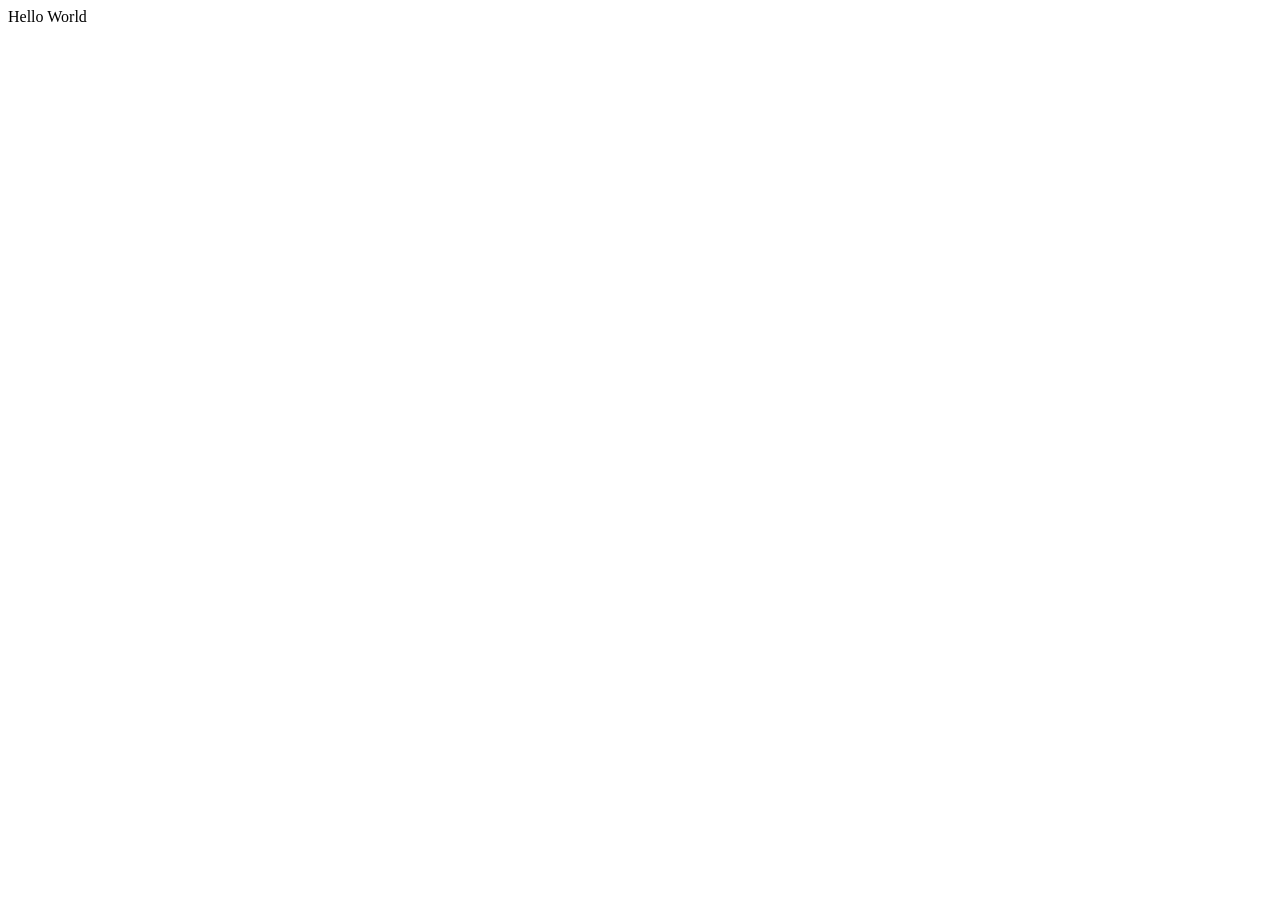
==== index.html @ 7580207c "Create index.html" ====
<!DOCTYPE html>
<html lang="en">

<head>
    <meta charset="UTF-8">
    <meta name="viewport" content="width=device-width, initial-scale=1.0">
    <title>Document</title>
</head>

<body>
    Hello World
</body>

</html>
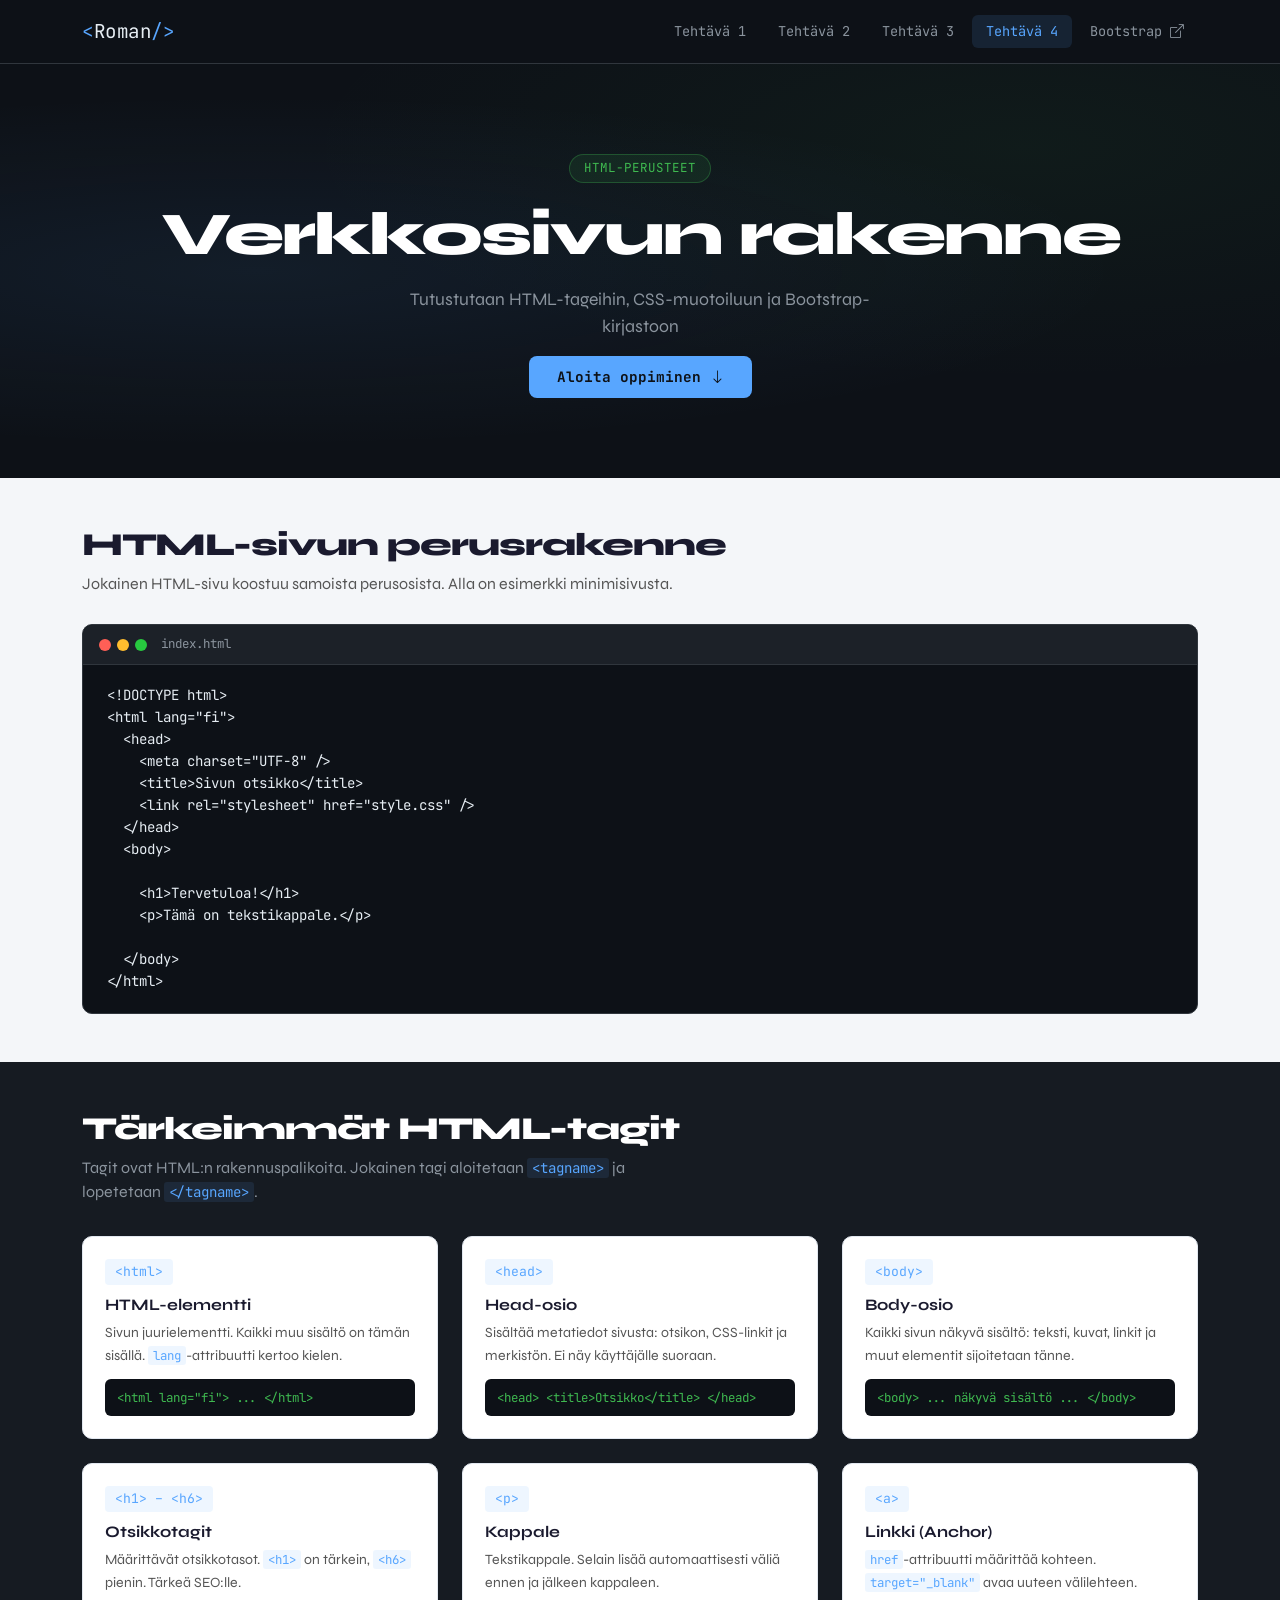
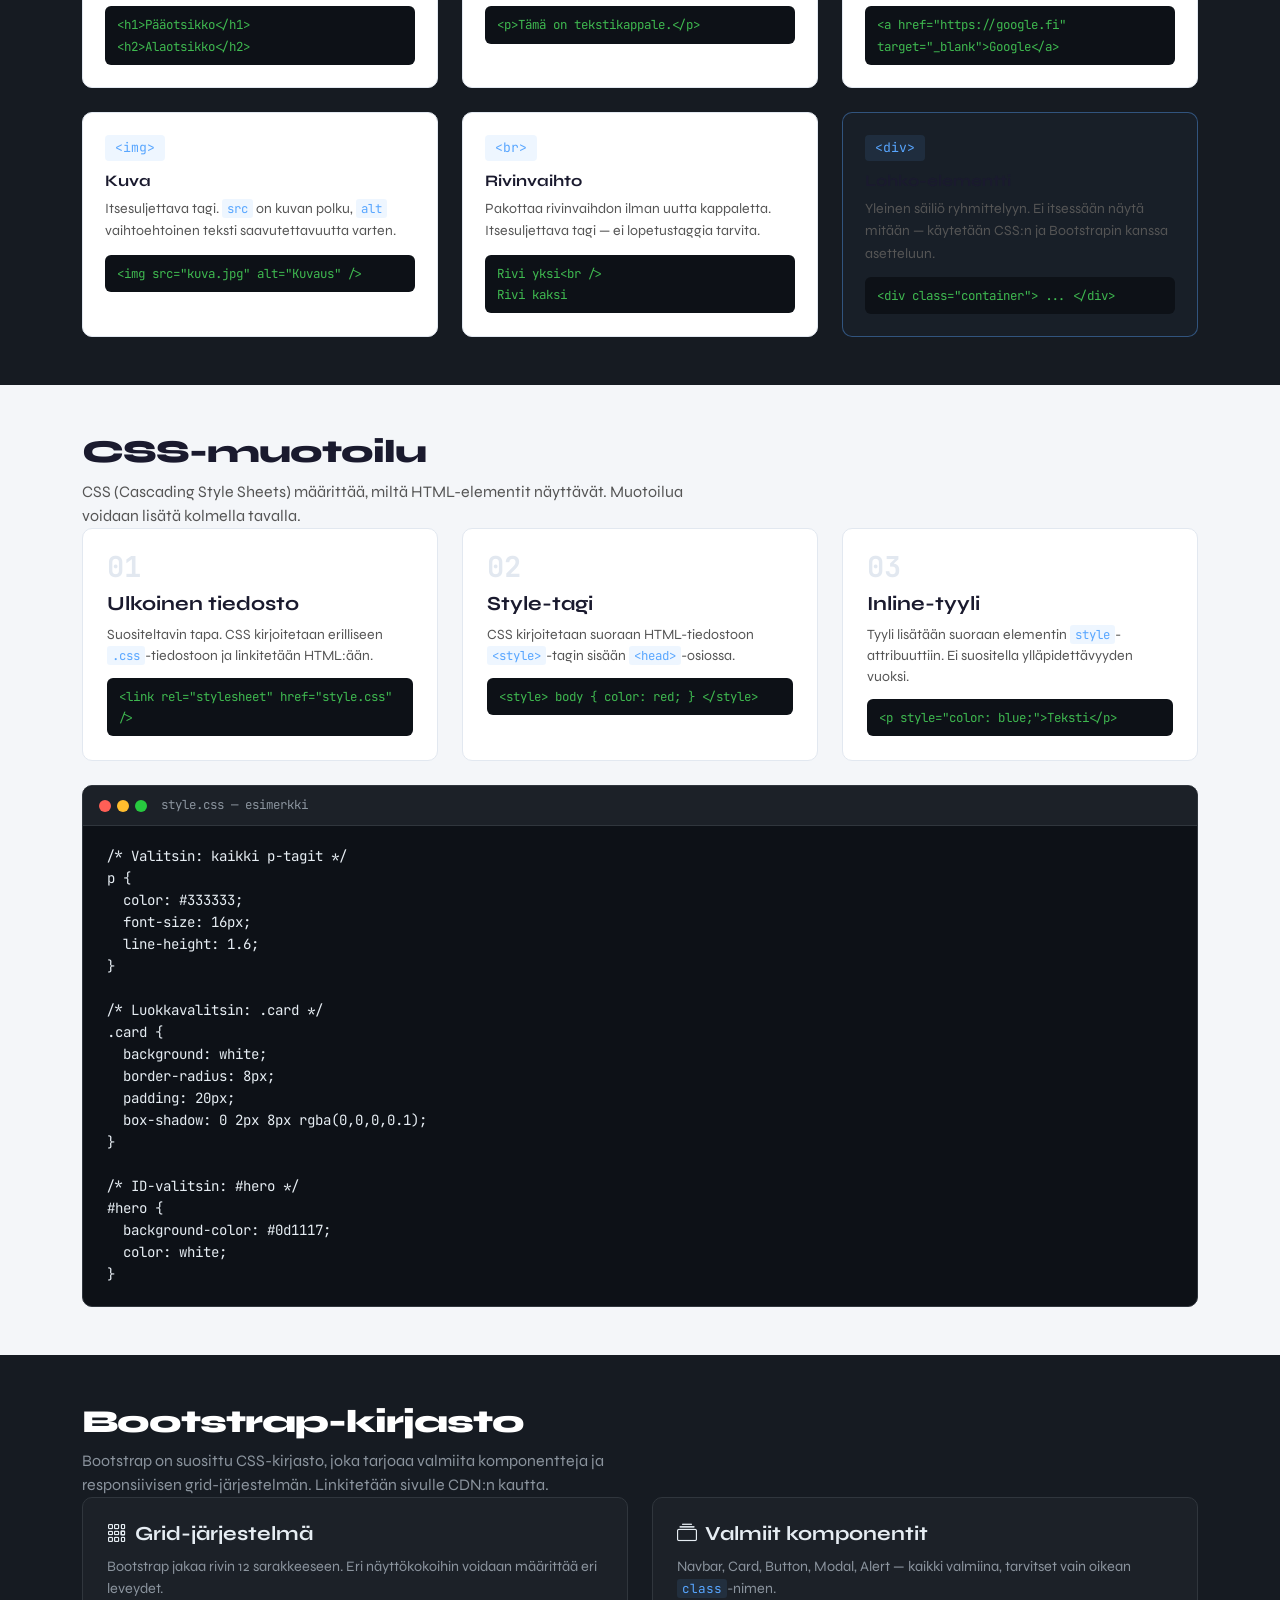
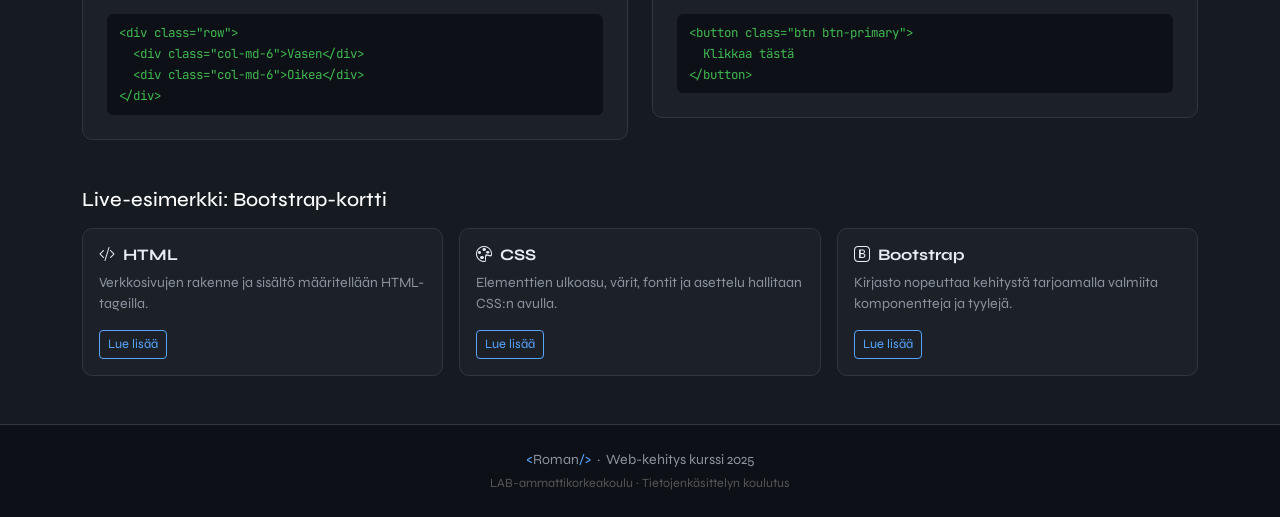
==== commit 3851333b: "upd2" ====
--- a/index.html
+++ b/index.html
@@ -1,14 +1,378 @@
 <!DOCTYPE html>
-<html lang="en">
+<html lang="fi">
 
 <head>
-    <meta charset="UTF-8">
-    <meta name="viewport" content="width=device-width, initial-scale=1.0">
-    <title>Document</title>
+    <meta charset="UTF-8" />
+    <meta name="viewport" content="width=device-width, initial-scale=1.0" />
+    <title>HTML-perusteet | Web-kehitys kurssi</title>
+
+    <!-- Bootstrap CSS -->
+    <link href="https://cdn.jsdelivr.net/npm/bootstrap@5.3.3/dist/css/bootstrap.min.css" rel="stylesheet" />
+    <!-- Bootstrap Icons -->
+    <link href="https://cdn.jsdelivr.net/npm/bootstrap-icons@1.11.3/font/bootstrap-icons.css" rel="stylesheet" />
+    <!-- Google Fonts -->
+    <link
+        href="https://fonts.googleapis.com/css2?family=JetBrains+Mono:wght@400;700&family=Syne:wght@400;700;800&display=swap"
+        rel="stylesheet" />
+    <!-- Custom CSS -->
+    <link rel="stylesheet" href="style.css" />
 </head>
 
 <body>
-    Hello World
+
+    <!-- ===================== NAVBAR ===================== -->
+    <nav class="navbar navbar-expand-lg sticky-top" id="mainNav">
+        <div class="container">
+            <a class="navbar-brand" href="#">
+                <span class="brand-tag">&lt;</span>Roman<span class="brand-tag">/&gt;</span>
+            </a>
+            <button class="navbar-toggler" type="button" data-bs-toggle="collapse" data-bs-target="#navMenu">
+                <span class="navbar-toggler-icon"></span>
+            </button>
+            <div class="collapse navbar-collapse" id="navMenu">
+                <ul class="navbar-nav ms-auto gap-1">
+                    <li class="nav-item">
+                        <a class="nav-link" href="https://your-username.github.io/task-1" target="_blank">
+                            Tehtävä 1
+                        </a>
+                    </li>
+                    <li class="nav-item">
+                        <a class="nav-link" href="https://your-username.github.io/task-2" target="_blank">
+                            Tehtävä 2
+                        </a>
+                    </li>
+                    <li class="nav-item">
+                        <a class="nav-link" href="https://your-username.github.io/task-3" target="_blank">
+                            Tehtävä 3
+                        </a>
+                    </li>
+                    <li class="nav-item">
+                        <a class="nav-link active" href="#">Tehtävä 4</a>
+                    </li>
+                    <li class="nav-item">
+                        <a class="nav-link" href="https://getbootstrap.com" target="_blank">
+                            Bootstrap <i class="bi bi-box-arrow-up-right"></i>
+                        </a>
+                    </li>
+                </ul>
+            </div>
+        </div>
+    </nav>
+
+    <!-- ===================== HERO ===================== -->
+    <header class="hero-section">
+        <div class="container text-center">
+            <div class="hero-badge mb-3">HTML-perusteet</div>
+            <h1 class="hero-title">Verkkosivun rakenne</h1>
+            <p class="hero-sub">
+                Tutustutaan HTML-tageihin, CSS-muotoiluun ja Bootstrap-kirjastoon
+            </p>
+            <a href="#tags" class="btn btn-hero mt-3">
+                Aloita oppiminen <i class="bi bi-arrow-down"></i>
+            </a>
+        </div>
+    </header>
+
+    <!-- ===================== HTML STRUCTURE ===================== -->
+    <section class="section-light py-5" id="structure">
+        <div class="container">
+            <h2 class="section-title">HTML-sivun perusrakenne</h2>
+            <p class="section-sub">
+                Jokainen HTML-sivu koostuu samoista perusosista. Alla on esimerkki minimisivusta.
+            </p>
+            <div class="code-block">
+                <div class="code-header">
+                    <span class="dot red"></span><span class="dot yellow"></span><span class="dot green"></span>
+                    <span class="code-filename">index.html</span>
+                </div>
+                <pre><code>&lt;!DOCTYPE html&gt;
+&lt;html lang="fi"&gt;
+  &lt;head&gt;
+    &lt;meta charset="UTF-8" /&gt;
+    &lt;title&gt;Sivun otsikko&lt;/title&gt;
+    &lt;link rel="stylesheet" href="style.css" /&gt;
+  &lt;/head&gt;
+  &lt;body&gt;
+
+    &lt;h1&gt;Tervetuloa!&lt;/h1&gt;
+    &lt;p&gt;Tämä on tekstikappale.&lt;/p&gt;
+
+  &lt;/body&gt;
+&lt;/html&gt;</code></pre>
+            </div>
+        </div>
+    </section>
+
+    <!-- ===================== TAGS ===================== -->
+    <section class="section-dark py-5" id="tags">
+        <div class="container">
+            <h2 class="section-title light">Tärkeimmät HTML-tagit</h2>
+            <p class="section-sub light">
+                Tagit ovat HTML:n rakennuspalikoita. Jokainen tagi aloitetaan
+                <code>&lt;tagname&gt;</code> ja lopetetaan <code>&lt;/tagname&gt;</code>.
+            </p>
+
+            <div class="row g-4 mt-2">
+
+                <!-- HTML -->
+                <div class="col-md-6 col-lg-4">
+                    <div class="tag-card">
+                        <div class="tag-label">&lt;html&gt;</div>
+                        <h5 class="tag-name">HTML-elementti</h5>
+                        <p>Sivun juurielementti. Kaikki muu sisältö on tämän sisällä. <code>lang</code>-attribuutti
+                            kertoo kielen.</p>
+                        <div class="tag-example">&lt;html lang="fi"&gt; ... &lt;/html&gt;</div>
+                    </div>
+                </div>
+
+                <!-- HEAD -->
+                <div class="col-md-6 col-lg-4">
+                    <div class="tag-card">
+                        <div class="tag-label">&lt;head&gt;</div>
+                        <h5 class="tag-name">Head-osio</h5>
+                        <p>Sisältää metatiedot sivusta: otsikon, CSS-linkit ja merkistön. Ei näy käyttäjälle suoraan.
+                        </p>
+                        <div class="tag-example">&lt;head&gt; &lt;title&gt;Otsikko&lt;/title&gt; &lt;/head&gt;</div>
+                    </div>
+                </div>
+
+                <!-- BODY -->
+                <div class="col-md-6 col-lg-4">
+                    <div class="tag-card">
+                        <div class="tag-label">&lt;body&gt;</div>
+                        <h5 class="tag-name">Body-osio</h5>
+                        <p>Kaikki sivun näkyvä sisältö: teksti, kuvat, linkit ja muut elementit sijoitetaan tänne.</p>
+                        <div class="tag-example">&lt;body&gt; ... näkyvä sisältö ... &lt;/body&gt;</div>
+                    </div>
+                </div>
+
+                <!-- H1 -->
+                <div class="col-md-6 col-lg-4">
+                    <div class="tag-card">
+                        <div class="tag-label">&lt;h1&gt; – &lt;h6&gt;</div>
+                        <h5 class="tag-name">Otsikkotagit</h5>
+                        <p>Määrittävät otsikkotasot. <code>&lt;h1&gt;</code> on tärkein, <code>&lt;h6&gt;</code> pienin.
+                            Tärkeä SEO:lle.</p>
+                        <div class="tag-example">&lt;h1&gt;Pääotsikko&lt;/h1&gt;<br>&lt;h2&gt;Alaotsikko&lt;/h2&gt;
+                        </div>
+                    </div>
+                </div>
+
+                <!-- P -->
+                <div class="col-md-6 col-lg-4">
+                    <div class="tag-card">
+                        <div class="tag-label">&lt;p&gt;</div>
+                        <h5 class="tag-name">Kappale</h5>
+                        <p>Tekstikappale. Selain lisää automaattisesti väliä ennen ja jälkeen kappaleen.</p>
+                        <div class="tag-example">&lt;p&gt;Tämä on tekstikappale.&lt;/p&gt;</div>
+                    </div>
+                </div>
+
+                <!-- A -->
+                <div class="col-md-6 col-lg-4">
+                    <div class="tag-card">
+                        <div class="tag-label">&lt;a&gt;</div>
+                        <h5 class="tag-name">Linkki (Anchor)</h5>
+                        <p><code>href</code>-attribuutti määrittää kohteen. <code>target="_blank"</code> avaa uuteen
+                            välilehteen.</p>
+                        <div class="tag-example">&lt;a href="https://google.fi" target="_blank"&gt;Google&lt;/a&gt;
+                        </div>
+                    </div>
+                </div>
+
+                <!-- IMG -->
+                <div class="col-md-6 col-lg-4">
+                    <div class="tag-card">
+                        <div class="tag-label">&lt;img&gt;</div>
+                        <h5 class="tag-name">Kuva</h5>
+                        <p>Itsesuljettava tagi. <code>src</code> on kuvan polku, <code>alt</code> vaihtoehtoinen teksti
+                            saavutettavuutta varten.</p>
+                        <div class="tag-example">&lt;img src="kuva.jpg" alt="Kuvaus" /&gt;</div>
+                    </div>
+                </div>
+
+                <!-- BR -->
+                <div class="col-md-6 col-lg-4">
+                    <div class="tag-card">
+                        <div class="tag-label">&lt;br&gt;</div>
+                        <h5 class="tag-name">Rivinvaihto</h5>
+                        <p>Pakottaa rivinvaihdon ilman uutta kappaletta. Itsesuljettava tagi — ei lopetustaggia tarvita.
+                        </p>
+                        <div class="tag-example">Rivi yksi&lt;br /&gt;<br>Rivi kaksi</div>
+                    </div>
+                </div>
+
+                <!-- EXTRA: DIV -->
+                <div class="col-md-6 col-lg-4">
+                    <div class="tag-card highlight-card">
+                        <div class="tag-label">&lt;div&gt;</div>
+                        <h5 class="tag-name">Lohko-elementti</h5>
+                        <p>Yleinen säiliö ryhmittelyyn. Ei itsessään näytä mitään — käytetään CSS:n ja Bootstrapin
+                            kanssa asetteluun.</p>
+                        <div class="tag-example">&lt;div class="container"&gt; ... &lt;/div&gt;</div>
+                    </div>
+                </div>
+
+            </div>
+        </div>
+    </section>
+
+    <!-- ===================== CSS ===================== -->
+    <section class="section-light py-5" id="css">
+        <div class="container">
+            <h2 class="section-title">CSS-muotoilu</h2>
+            <p class="section-sub">
+                CSS (Cascading Style Sheets) määrittää, miltä HTML-elementit näyttävät.
+                Muotoilua voidaan lisätä kolmella tavalla.
+            </p>
+
+            <div class="row g-4">
+                <div class="col-md-4">
+                    <div class="css-method-card">
+                        <div class="method-number">01</div>
+                        <h5>Ulkoinen tiedosto</h5>
+                        <p>Suositeltavin tapa. CSS kirjoitetaan erilliseen <code>.css</code>-tiedostoon ja linkitetään
+                            HTML:ään.</p>
+                        <div class="tag-example">&lt;link rel="stylesheet" href="style.css" /&gt;</div>
+                    </div>
+                </div>
+                <div class="col-md-4">
+                    <div class="css-method-card">
+                        <div class="method-number">02</div>
+                        <h5>Style-tagi</h5>
+                        <p>CSS kirjoitetaan suoraan HTML-tiedostoon <code>&lt;style&gt;</code>-tagin sisään
+                            <code>&lt;head&gt;</code>-osiossa.</p>
+                        <div class="tag-example">&lt;style&gt; body { color: red; } &lt;/style&gt;</div>
+                    </div>
+                </div>
+                <div class="col-md-4">
+                    <div class="css-method-card">
+                        <div class="method-number">03</div>
+                        <h5>Inline-tyyli</h5>
+                        <p>Tyyli lisätään suoraan elementin <code>style</code>-attribuuttiin. Ei suositella
+                            ylläpidettävyyden vuoksi.</p>
+                        <div class="tag-example">&lt;p style="color: blue;"&gt;Teksti&lt;/p&gt;</div>
+                    </div>
+                </div>
+            </div>
+
+            <!-- CSS Example -->
+            <div class="code-block mt-4">
+                <div class="code-header">
+                    <span class="dot red"></span><span class="dot yellow"></span><span class="dot green"></span>
+                    <span class="code-filename">style.css — esimerkki</span>
+                </div>
+                <pre><code>/* Valitsin: kaikki p-tagit */
+p {
+  color: #333333;
+  font-size: 16px;
+  line-height: 1.6;
+}
+
+/* Luokkavalitsin: .card */
+.card {
+  background: white;
+  border-radius: 8px;
+  padding: 20px;
+  box-shadow: 0 2px 8px rgba(0,0,0,0.1);
+}
+
+/* ID-valitsin: #hero */
+#hero {
+  background-color: #0d1117;
+  color: white;
+}</code></pre>
+            </div>
+        </div>
+    </section>
+
+    <!-- ===================== BOOTSTRAP ===================== -->
+    <section class="section-dark py-5" id="bootstrap">
+        <div class="container">
+            <h2 class="section-title light">Bootstrap-kirjasto</h2>
+            <p class="section-sub light">
+                Bootstrap on suosittu CSS-kirjasto, joka tarjoaa valmiita komponentteja ja
+                responsiivisen grid-järjestelmän. Linkitetään sivulle CDN:n kautta.
+            </p>
+
+            <div class="row g-4 align-items-start">
+                <div class="col-lg-6">
+                    <div class="bootstrap-info-card">
+                        <h5><i class="bi bi-grid-3x3-gap me-2"></i>Grid-järjestelmä</h5>
+                        <p>Bootstrap jakaa rivin 12 sarakkeeseen. Eri näyttökokoihin voidaan määrittää eri leveydet.</p>
+                        <div class="tag-example">
+                            &lt;div class="row"&gt;<br>
+                            &nbsp;&nbsp;&lt;div class="col-md-6"&gt;Vasen&lt;/div&gt;<br>
+                            &nbsp;&nbsp;&lt;div class="col-md-6"&gt;Oikea&lt;/div&gt;<br>
+                            &lt;/div&gt;
+                        </div>
+                    </div>
+                </div>
+                <div class="col-lg-6">
+                    <div class="bootstrap-info-card">
+                        <h5><i class="bi bi-collection me-2"></i>Valmiit komponentit</h5>
+                        <p>Navbar, Card, Button, Modal, Alert — kaikki valmiina, tarvitset vain oikean
+                            <code>class</code>-nimen.</p>
+                        <div class="tag-example">
+                            &lt;button class="btn btn-primary"&gt;<br>
+                            &nbsp;&nbsp;Klikkaa tästä<br>
+                            &lt;/button&gt;
+                        </div>
+                    </div>
+                </div>
+            </div>
+
+            <!-- Live Bootstrap demo -->
+            <div class="mt-5">
+                <h5 class="text-white mb-3">Live-esimerkki: Bootstrap-kortti</h5>
+                <div class="row justify-content-center g-3">
+                    <div class="col-sm-6 col-lg-4">
+                        <div class="card demo-card h-100">
+                            <div class="card-body">
+                                <h5 class="card-title"><i class="bi bi-code-slash me-2"></i>HTML</h5>
+                                <p class="card-text">Verkkosivujen rakenne ja sisältö määritellään HTML-tageilla.</p>
+                                <a href="#tags" class="btn btn-sm btn-outline-primary">Lue lisää</a>
+                            </div>
+                        </div>
+                    </div>
+                    <div class="col-sm-6 col-lg-4">
+                        <div class="card demo-card h-100">
+                            <div class="card-body">
+                                <h5 class="card-title"><i class="bi bi-palette me-2"></i>CSS</h5>
+                                <p class="card-text">Elementtien ulkoasu, värit, fontit ja asettelu hallitaan CSS:n
+                                    avulla.</p>
+                                <a href="#css" class="btn btn-sm btn-outline-primary">Lue lisää</a>
+                            </div>
+                        </div>
+                    </div>
+                    <div class="col-sm-6 col-lg-4">
+                        <div class="card demo-card h-100">
+                            <div class="card-body">
+                                <h5 class="card-title"><i class="bi bi-bootstrap me-2"></i>Bootstrap</h5>
+                                <p class="card-text">Kirjasto nopeuttaa kehitystä tarjoamalla valmiita komponentteja ja
+                                    tyylejä.</p>
+                                <a href="#bootstrap" class="btn btn-sm btn-outline-primary">Lue lisää</a>
+                            </div>
+                        </div>
+                    </div>
+                </div>
+            </div>
+        </div>
+    </section>
+
+    <!-- ===================== FOOTER ===================== -->
+    <footer class="site-footer py-4">
+        <div class="container text-center">
+            <p class="mb-1">
+                <span class="brand-tag">&lt;</span>Roman<span class="brand-tag">/&gt;</span>
+                &nbsp;·&nbsp; Web-kehitys kurssi 2025
+            </p>
+            <p class="footer-sub">LAB-ammattikorkeakoulu · Tietojenkäsittelyn koulutus</p>
+        </div>
+    </footer>
+
+    <!-- Bootstrap JS -->
+    <script src="https://cdn.jsdelivr.net/npm/bootstrap@5.3.3/dist/js/bootstrap.bundle.min.js"></script>
 </body>
 
 </html>
--- a/style.css
+++ b/style.css
@@ -0,0 +1,390 @@
+/* ============================================
+   CUSTOM STYLES — HTML-perusteet oppimissivu
+   ============================================ */
+
+:root {
+    --bg-dark: #0d1117;
+    --bg-dark-2: #161b22;
+    --bg-light: #f4f6f9;
+    --accent: #58a6ff;
+    --accent-2: #3fb950;
+    --text-light: #e6edf3;
+    --text-muted: #8b949e;
+    --card-dark: #1c2128;
+    --border-dark: #30363d;
+    --font-mono: 'JetBrains Mono', monospace;
+    --font-display: 'Syne', sans-serif;
+}
+
+/* ---- BASE ---- */
+* {
+    box-sizing: border-box;
+}
+
+body {
+    font-family: var(--font-display);
+    background-color: var(--bg-light);
+    color: #1a1a2e;
+    scroll-behavior: smooth;
+}
+
+code {
+    font-family: var(--font-mono);
+    color: var(--accent);
+    background: rgba(88, 166, 255, 0.1);
+    padding: 1px 5px;
+    border-radius: 3px;
+    font-size: 0.88em;
+}
+
+/* ---- NAVBAR ---- */
+#mainNav {
+    background-color: var(--bg-dark);
+    border-bottom: 1px solid var(--border-dark);
+    padding: 12px 0;
+}
+
+.navbar-brand {
+    font-family: var(--font-mono);
+    font-size: 1.2rem;
+    color: var(--text-light) !important;
+    letter-spacing: -0.5px;
+}
+
+.brand-tag {
+    color: var(--accent);
+}
+
+#mainNav .nav-link {
+    font-family: var(--font-mono);
+    font-size: 0.85rem;
+    color: var(--text-muted) !important;
+    padding: 6px 14px;
+    border-radius: 6px;
+    transition: background 0.2s, color 0.2s;
+}
+
+#mainNav .nav-link:hover,
+#mainNav .nav-link.active {
+    background: rgba(88, 166, 255, 0.12);
+    color: var(--accent) !important;
+}
+
+/* ---- HERO ---- */
+.hero-section {
+    background-color: var(--bg-dark);
+    background-image:
+        radial-gradient(ellipse at 20% 50%, rgba(88, 166, 255, 0.08) 0%, transparent 60%),
+        radial-gradient(ellipse at 80% 20%, rgba(63, 185, 80, 0.06) 0%, transparent 50%);
+    padding: 90px 0 80px;
+    color: var(--text-light);
+}
+
+.hero-badge {
+    display: inline-block;
+    font-family: var(--font-mono);
+    font-size: 0.78rem;
+    color: var(--accent-2);
+    background: rgba(63, 185, 80, 0.1);
+    border: 1px solid rgba(63, 185, 80, 0.3);
+    padding: 4px 14px;
+    border-radius: 20px;
+    letter-spacing: 1px;
+    text-transform: uppercase;
+}
+
+.hero-title {
+    font-size: clamp(2.2rem, 5vw, 3.8rem);
+    font-weight: 800;
+    letter-spacing: -2px;
+    color: #ffffff;
+    margin-bottom: 16px;
+}
+
+.hero-sub {
+    font-size: 1.1rem;
+    color: var(--text-muted);
+    max-width: 520px;
+    margin: 0 auto;
+}
+
+.btn-hero {
+    background: var(--accent);
+    color: var(--bg-dark);
+    font-family: var(--font-mono);
+    font-size: 0.9rem;
+    font-weight: 700;
+    border: none;
+    padding: 10px 28px;
+    border-radius: 8px;
+    transition: opacity 0.2s, transform 0.2s;
+}
+
+.btn-hero:hover {
+    opacity: 0.85;
+    transform: translateY(-2px);
+    color: var(--bg-dark);
+}
+
+/* ---- SECTIONS ---- */
+.section-light {
+    background-color: var(--bg-light);
+}
+
+.section-dark {
+    background-color: var(--bg-dark-2);
+}
+
+.section-title {
+    font-size: 2rem;
+    font-weight: 800;
+    letter-spacing: -1px;
+    color: #1a1a2e;
+    margin-bottom: 8px;
+}
+
+.section-title.light {
+    color: #ffffff;
+}
+
+.section-sub {
+    color: #555;
+    font-size: 1rem;
+    max-width: 620px;
+    margin-bottom: 0;
+}
+
+.section-sub.light {
+    color: var(--text-muted);
+}
+
+/* ---- CODE BLOCK ---- */
+.code-block {
+    background: var(--bg-dark);
+    border: 1px solid var(--border-dark);
+    border-radius: 10px;
+    overflow: hidden;
+    margin-top: 28px;
+}
+
+.code-header {
+    display: flex;
+    align-items: center;
+    gap: 6px;
+    background: var(--card-dark);
+    padding: 10px 16px;
+    border-bottom: 1px solid var(--border-dark);
+}
+
+.dot {
+    width: 12px;
+    height: 12px;
+    border-radius: 50%;
+}
+
+.dot.red {
+    background: #ff5f56;
+}
+
+.dot.yellow {
+    background: #ffbd2e;
+}
+
+.dot.green {
+    background: #27c93f;
+}
+
+.code-filename {
+    font-family: var(--font-mono);
+    font-size: 0.78rem;
+    color: var(--text-muted);
+    margin-left: 8px;
+}
+
+.code-block pre {
+    margin: 0;
+    padding: 20px 24px;
+    overflow-x: auto;
+}
+
+.code-block code {
+    font-family: var(--font-mono);
+    font-size: 0.88rem;
+    color: #e6edf3;
+    background: transparent;
+    padding: 0;
+}
+
+/* ---- TAG CARDS ---- */
+.tag-card {
+    background: #ffffff;
+    border: 1px solid #e2e8f0;
+    border-radius: 10px;
+    padding: 22px;
+    height: 100%;
+    transition: transform 0.2s, box-shadow 0.2s;
+    position: relative;
+}
+
+.tag-card:hover {
+    transform: translateY(-4px);
+    box-shadow: 0 12px 32px rgba(0, 0, 0, 0.08);
+}
+
+.highlight-card {
+    border-color: rgba(88, 166, 255, 0.4);
+    background: rgba(88, 166, 255, 0.03);
+}
+
+.tag-label {
+    font-family: var(--font-mono);
+    font-size: 0.82rem;
+    color: var(--accent);
+    background: rgba(88, 166, 255, 0.1);
+    display: inline-block;
+    padding: 3px 10px;
+    border-radius: 4px;
+    margin-bottom: 10px;
+}
+
+.tag-name {
+    font-weight: 700;
+    font-size: 1rem;
+    margin-bottom: 8px;
+    color: #1a1a2e;
+}
+
+.tag-card p {
+    font-size: 0.88rem;
+    color: #555;
+    line-height: 1.6;
+    margin-bottom: 12px;
+}
+
+.tag-example {
+    font-family: var(--font-mono);
+    font-size: 0.78rem;
+    color: var(--accent-2);
+    background: var(--bg-dark);
+    padding: 8px 12px;
+    border-radius: 6px;
+    line-height: 1.7;
+}
+
+/* ---- CSS METHOD CARDS ---- */
+.css-method-card {
+    background: white;
+    border: 1px solid #e2e8f0;
+    border-radius: 10px;
+    padding: 24px;
+    height: 100%;
+    transition: box-shadow 0.2s;
+}
+
+.css-method-card:hover {
+    box-shadow: 0 8px 24px rgba(0, 0, 0, 0.07);
+}
+
+.method-number {
+    font-family: var(--font-mono);
+    font-size: 1.8rem;
+    font-weight: 700;
+    color: #e2e8f0;
+    line-height: 1;
+    margin-bottom: 10px;
+}
+
+.css-method-card h5 {
+    font-weight: 700;
+    margin-bottom: 8px;
+    color: #1a1a2e;
+}
+
+.css-method-card p {
+    font-size: 0.88rem;
+    color: #555;
+    margin-bottom: 12px;
+}
+
+/* ---- BOOTSTRAP INFO CARD ---- */
+.bootstrap-info-card {
+    background: var(--card-dark);
+    border: 1px solid var(--border-dark);
+    border-radius: 10px;
+    padding: 24px;
+    height: 100%;
+}
+
+.bootstrap-info-card h5 {
+    color: var(--text-light);
+    font-weight: 700;
+    margin-bottom: 10px;
+}
+
+.bootstrap-info-card p {
+    color: var(--text-muted);
+    font-size: 0.9rem;
+    margin-bottom: 14px;
+}
+
+/* ---- DEMO CARDS (Bootstrap override) ---- */
+.demo-card {
+    border: 1px solid var(--border-dark) !important;
+    background: var(--card-dark) !important;
+    border-radius: 10px !important;
+}
+
+.demo-card .card-title {
+    color: var(--text-light);
+    font-weight: 700;
+    font-size: 1rem;
+}
+
+.demo-card .card-text {
+    color: var(--text-muted);
+    font-size: 0.88rem;
+}
+
+.demo-card .btn-outline-primary {
+    border-color: var(--accent);
+    color: var(--accent);
+    font-size: 0.8rem;
+}
+
+.demo-card .btn-outline-primary:hover {
+    background: var(--accent);
+    color: var(--bg-dark);
+}
+
+/* ---- FOOTER ---- */
+.site-footer {
+    background-color: var(--bg-dark);
+    border-top: 1px solid var(--border-dark);
+    color: var(--text-muted);
+    font-size: 0.88rem;
+}
+
+.footer-sub {
+    font-size: 0.78rem;
+    color: #555;
+    margin-bottom: 0;
+}
+
+/* ---- RESPONSIVE TWEAKS ---- */
+@media (max-width: 768px) {
+    .hero-section {
+        padding: 60px 0;
+    }
+
+    .hero-title {
+        letter-spacing: -1px;
+    }
+
+    .section-title {
+        font-size: 1.6rem;
+    }
+
+    .code-block pre {
+        padding: 14px 16px;
+    }
+}
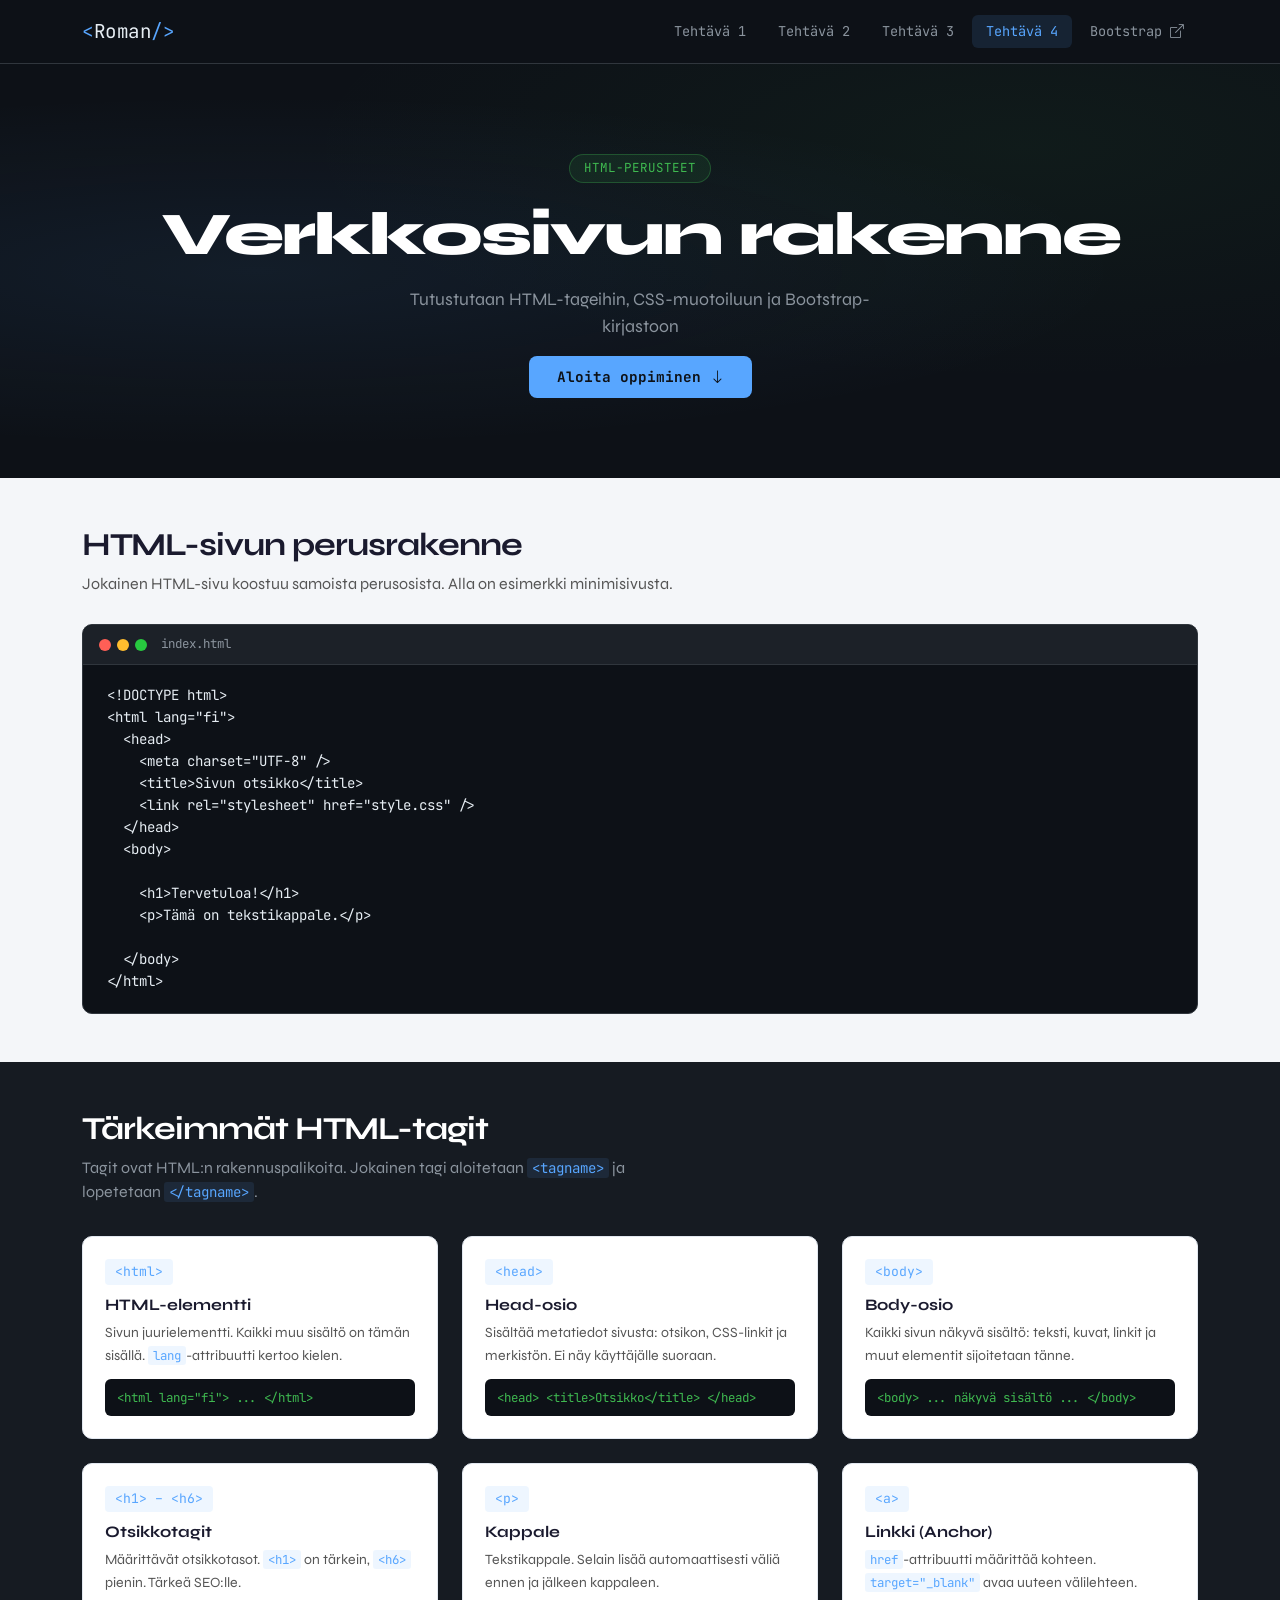
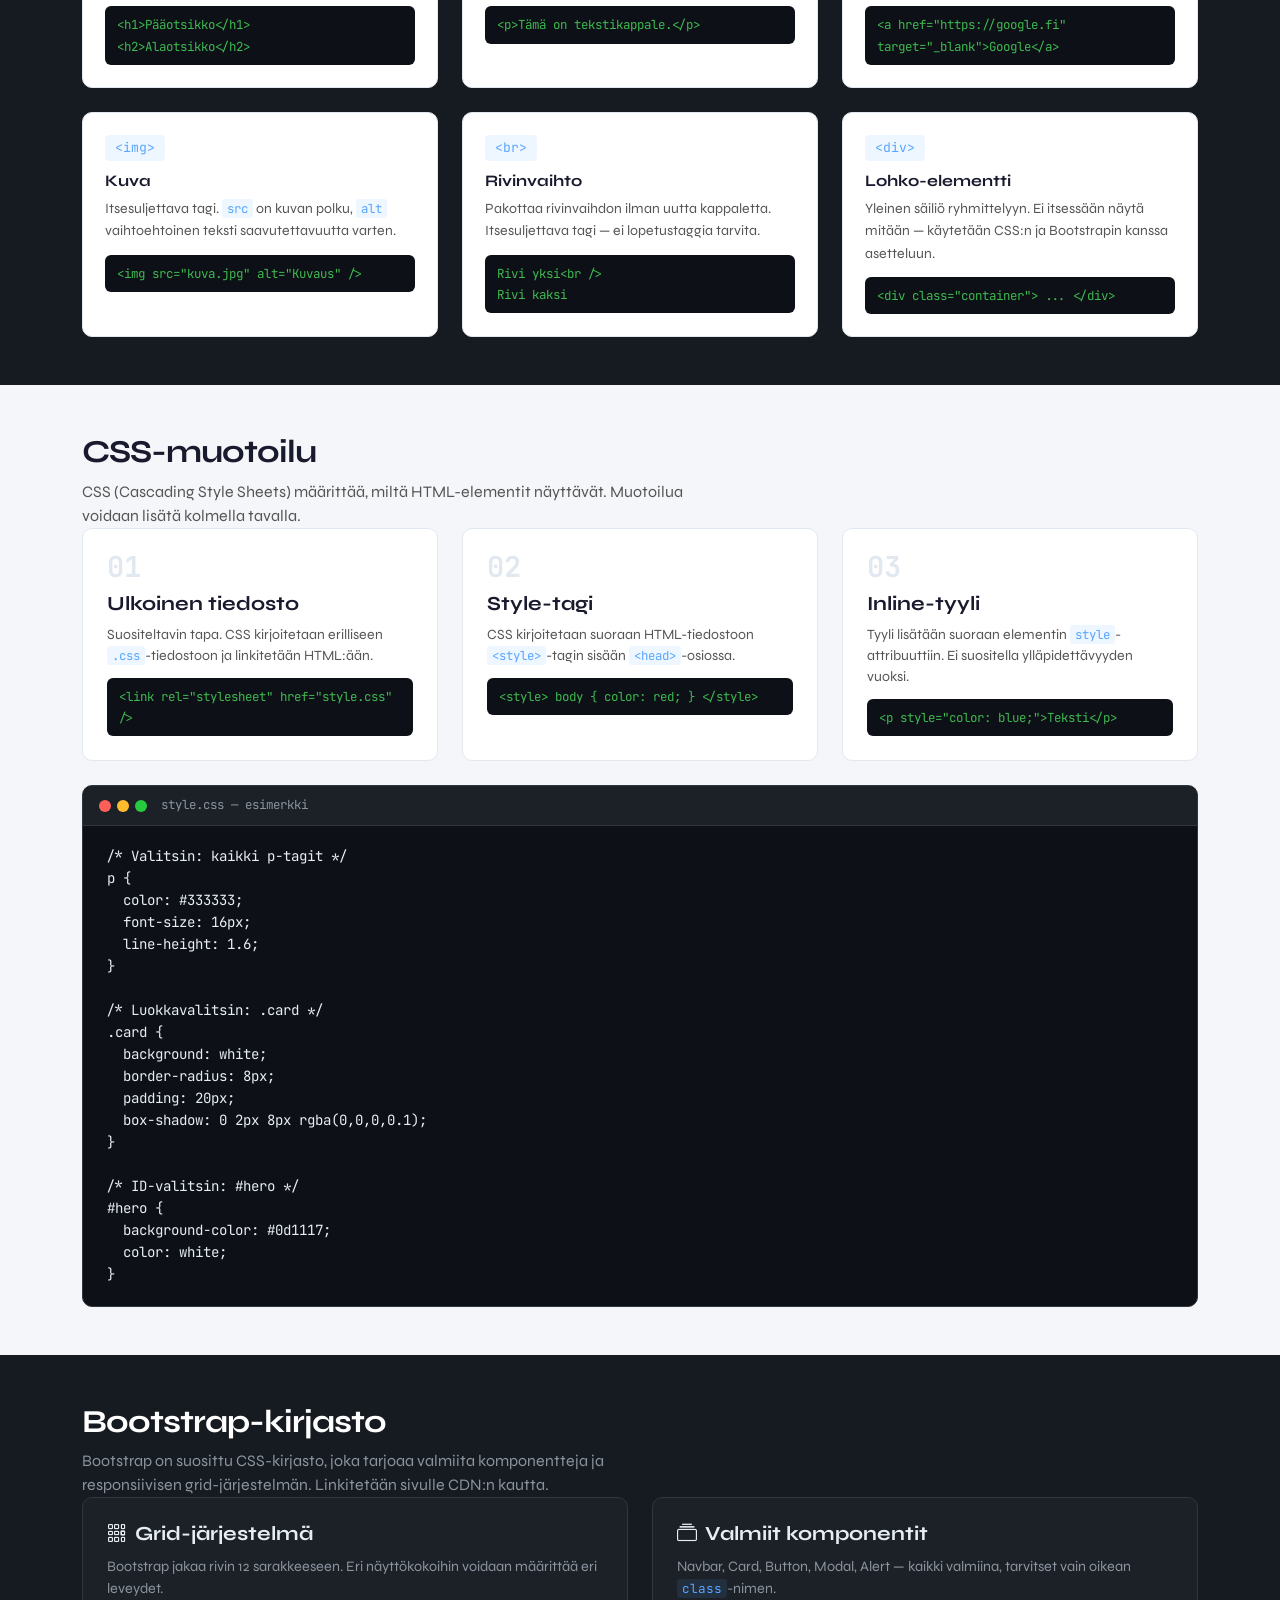
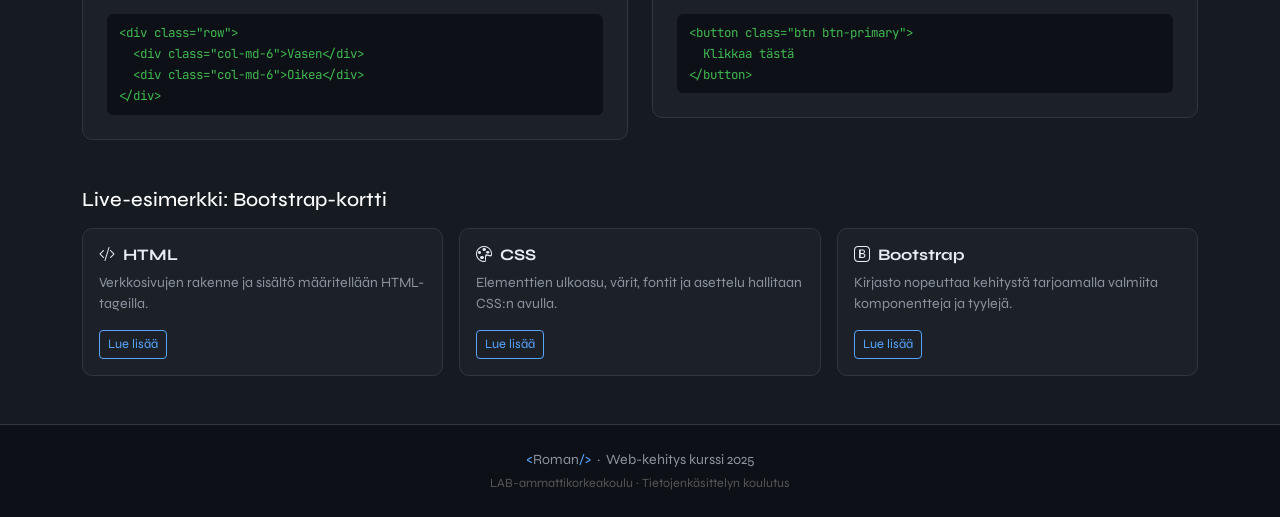
==== commit 8616a7c2: "upd3" ====
--- a/index.html
+++ b/index.html
@@ -5,22 +5,16 @@
     <meta charset="UTF-8" />
     <meta name="viewport" content="width=device-width, initial-scale=1.0" />
     <title>HTML-perusteet | Web-kehitys kurssi</title>
-
-    <!-- Bootstrap CSS -->
     <link href="https://cdn.jsdelivr.net/npm/bootstrap@5.3.3/dist/css/bootstrap.min.css" rel="stylesheet" />
-    <!-- Bootstrap Icons -->
     <link href="https://cdn.jsdelivr.net/npm/bootstrap-icons@1.11.3/font/bootstrap-icons.css" rel="stylesheet" />
-    <!-- Google Fonts -->
     <link
         href="https://fonts.googleapis.com/css2?family=JetBrains+Mono:wght@400;700&family=Syne:wght@400;700;800&display=swap"
         rel="stylesheet" />
-    <!-- Custom CSS -->
     <link rel="stylesheet" href="style.css" />
 </head>
 
 <body>
 
-    <!-- ===================== NAVBAR ===================== -->
     <nav class="navbar navbar-expand-lg sticky-top" id="mainNav">
         <div class="container">
             <a class="navbar-brand" href="#">
@@ -59,7 +53,6 @@
         </div>
     </nav>
 
-    <!-- ===================== HERO ===================== -->
     <header class="hero-section">
         <div class="container text-center">
             <div class="hero-badge mb-3">HTML-perusteet</div>
@@ -73,7 +66,6 @@
         </div>
     </header>
 
-    <!-- ===================== HTML STRUCTURE ===================== -->
     <section class="section-light py-5" id="structure">
         <div class="container">
             <h2 class="section-title">HTML-sivun perusrakenne</h2>
@@ -103,7 +95,6 @@
         </div>
     </section>
 
-    <!-- ===================== TAGS ===================== -->
     <section class="section-dark py-5" id="tags">
         <div class="container">
             <h2 class="section-title light">Tärkeimmät HTML-tagit</h2>
@@ -114,7 +105,6 @@
 
             <div class="row g-4 mt-2">
 
-                <!-- HTML -->
                 <div class="col-md-6 col-lg-4">
                     <div class="tag-card">
                         <div class="tag-label">&lt;html&gt;</div>
@@ -125,7 +115,6 @@
                     </div>
                 </div>
 
-                <!-- HEAD -->
                 <div class="col-md-6 col-lg-4">
                     <div class="tag-card">
                         <div class="tag-label">&lt;head&gt;</div>
@@ -136,7 +125,6 @@
                     </div>
                 </div>
 
-                <!-- BODY -->
                 <div class="col-md-6 col-lg-4">
                     <div class="tag-card">
                         <div class="tag-label">&lt;body&gt;</div>
@@ -146,7 +134,6 @@
                     </div>
                 </div>
 
-                <!-- H1 -->
                 <div class="col-md-6 col-lg-4">
                     <div class="tag-card">
                         <div class="tag-label">&lt;h1&gt; – &lt;h6&gt;</div>
@@ -158,7 +145,6 @@
                     </div>
                 </div>
 
-                <!-- P -->
                 <div class="col-md-6 col-lg-4">
                     <div class="tag-card">
                         <div class="tag-label">&lt;p&gt;</div>
@@ -168,7 +154,6 @@
                     </div>
                 </div>
 
-                <!-- A -->
                 <div class="col-md-6 col-lg-4">
                     <div class="tag-card">
                         <div class="tag-label">&lt;a&gt;</div>
@@ -180,7 +165,6 @@
                     </div>
                 </div>
 
-                <!-- IMG -->
                 <div class="col-md-6 col-lg-4">
                     <div class="tag-card">
                         <div class="tag-label">&lt;img&gt;</div>
@@ -191,7 +175,6 @@
                     </div>
                 </div>
 
-                <!-- BR -->
                 <div class="col-md-6 col-lg-4">
                     <div class="tag-card">
                         <div class="tag-label">&lt;br&gt;</div>
@@ -202,9 +185,8 @@
                     </div>
                 </div>
 
-                <!-- EXTRA: DIV -->
-                <div class="col-md-6 col-lg-4">
-                    <div class="tag-card highlight-card">
+                <div class="col-md-6 col-lg-4">
+                    <div class="tag-card">
                         <div class="tag-label">&lt;div&gt;</div>
                         <h5 class="tag-name">Lohko-elementti</h5>
                         <p>Yleinen säiliö ryhmittelyyn. Ei itsessään näytä mitään — käytetään CSS:n ja Bootstrapin
@@ -217,7 +199,6 @@
         </div>
     </section>
 
-    <!-- ===================== CSS ===================== -->
     <section class="section-light py-5" id="css">
         <div class="container">
             <h2 class="section-title">CSS-muotoilu</h2>
@@ -241,7 +222,8 @@
                         <div class="method-number">02</div>
                         <h5>Style-tagi</h5>
                         <p>CSS kirjoitetaan suoraan HTML-tiedostoon <code>&lt;style&gt;</code>-tagin sisään
-                            <code>&lt;head&gt;</code>-osiossa.</p>
+                            <code>&lt;head&gt;</code>-osiossa.
+                        </p>
                         <div class="tag-example">&lt;style&gt; body { color: red; } &lt;/style&gt;</div>
                     </div>
                 </div>
@@ -256,7 +238,6 @@
                 </div>
             </div>
 
-            <!-- CSS Example -->
             <div class="code-block mt-4">
                 <div class="code-header">
                     <span class="dot red"></span><span class="dot yellow"></span><span class="dot green"></span>
@@ -286,7 +267,6 @@
         </div>
     </section>
 
-    <!-- ===================== BOOTSTRAP ===================== -->
     <section class="section-dark py-5" id="bootstrap">
         <div class="container">
             <h2 class="section-title light">Bootstrap-kirjasto</h2>
@@ -312,7 +292,8 @@
                     <div class="bootstrap-info-card">
                         <h5><i class="bi bi-collection me-2"></i>Valmiit komponentit</h5>
                         <p>Navbar, Card, Button, Modal, Alert — kaikki valmiina, tarvitset vain oikean
-                            <code>class</code>-nimen.</p>
+                            <code>class</code>-nimen.
+                        </p>
                         <div class="tag-example">
                             &lt;button class="btn btn-primary"&gt;<br>
                             &nbsp;&nbsp;Klikkaa tästä<br>
@@ -322,7 +303,6 @@
                 </div>
             </div>
 
-            <!-- Live Bootstrap demo -->
             <div class="mt-5">
                 <h5 class="text-white mb-3">Live-esimerkki: Bootstrap-kortti</h5>
                 <div class="row justify-content-center g-3">
@@ -360,7 +340,6 @@
         </div>
     </section>
 
-    <!-- ===================== FOOTER ===================== -->
     <footer class="site-footer py-4">
         <div class="container text-center">
             <p class="mb-1">
@@ -371,8 +350,7 @@
         </div>
     </footer>
 
-    <!-- Bootstrap JS -->
     <script src="https://cdn.jsdelivr.net/npm/bootstrap@5.3.3/dist/js/bootstrap.bundle.min.js"></script>
 </body>
 
-</html>+</html>
--- a/style.css
+++ b/style.css
@@ -1,7 +1,3 @@
-/* ============================================
-   CUSTOM STYLES — HTML-perusteet oppimissivu
-   ============================================ */
-
 :root {
     --bg-dark: #0d1117;
     --bg-dark-2: #161b22;
@@ -16,7 +12,6 @@
     --font-display: 'Syne', sans-serif;
 }
 
-/* ---- BASE ---- */
 * {
     box-sizing: border-box;
 }
@@ -37,7 +32,6 @@
     font-size: 0.88em;
 }
 
-/* ---- NAVBAR ---- */
 #mainNav {
     background-color: var(--bg-dark);
     border-bottom: 1px solid var(--border-dark);
@@ -70,7 +64,6 @@
     color: var(--accent) !important;
 }
 
-/* ---- HERO ---- */
 .hero-section {
     background-color: var(--bg-dark);
     background-image:
@@ -126,7 +119,6 @@
     color: var(--bg-dark);
 }
 
-/* ---- SECTIONS ---- */
 .section-light {
     background-color: var(--bg-light);
 }
@@ -137,7 +129,7 @@
 
 .section-title {
     font-size: 2rem;
-    font-weight: 800;
+    font-weight: 700;
     letter-spacing: -1px;
     color: #1a1a2e;
     margin-bottom: 8px;
@@ -158,7 +150,6 @@
     color: var(--text-muted);
 }
 
-/* ---- CODE BLOCK ---- */
 .code-block {
     background: var(--bg-dark);
     border: 1px solid var(--border-dark);
@@ -215,7 +206,6 @@
     padding: 0;
 }
 
-/* ---- TAG CARDS ---- */
 .tag-card {
     background: #ffffff;
     border: 1px solid #e2e8f0;
@@ -271,7 +261,6 @@
     line-height: 1.7;
 }
 
-/* ---- CSS METHOD CARDS ---- */
 .css-method-card {
     background: white;
     border: 1px solid #e2e8f0;
@@ -306,7 +295,6 @@
     margin-bottom: 12px;
 }
 
-/* ---- BOOTSTRAP INFO CARD ---- */
 .bootstrap-info-card {
     background: var(--card-dark);
     border: 1px solid var(--border-dark);
@@ -327,7 +315,6 @@
     margin-bottom: 14px;
 }
 
-/* ---- DEMO CARDS (Bootstrap override) ---- */
 .demo-card {
     border: 1px solid var(--border-dark) !important;
     background: var(--card-dark) !important;
@@ -356,7 +343,6 @@
     color: var(--bg-dark);
 }
 
-/* ---- FOOTER ---- */
 .site-footer {
     background-color: var(--bg-dark);
     border-top: 1px solid var(--border-dark);
@@ -370,7 +356,6 @@
     margin-bottom: 0;
 }
 
-/* ---- RESPONSIVE TWEAKS ---- */
 @media (max-width: 768px) {
     .hero-section {
         padding: 60px 0;
@@ -387,4 +372,4 @@
     .code-block pre {
         padding: 14px 16px;
     }
-}+}
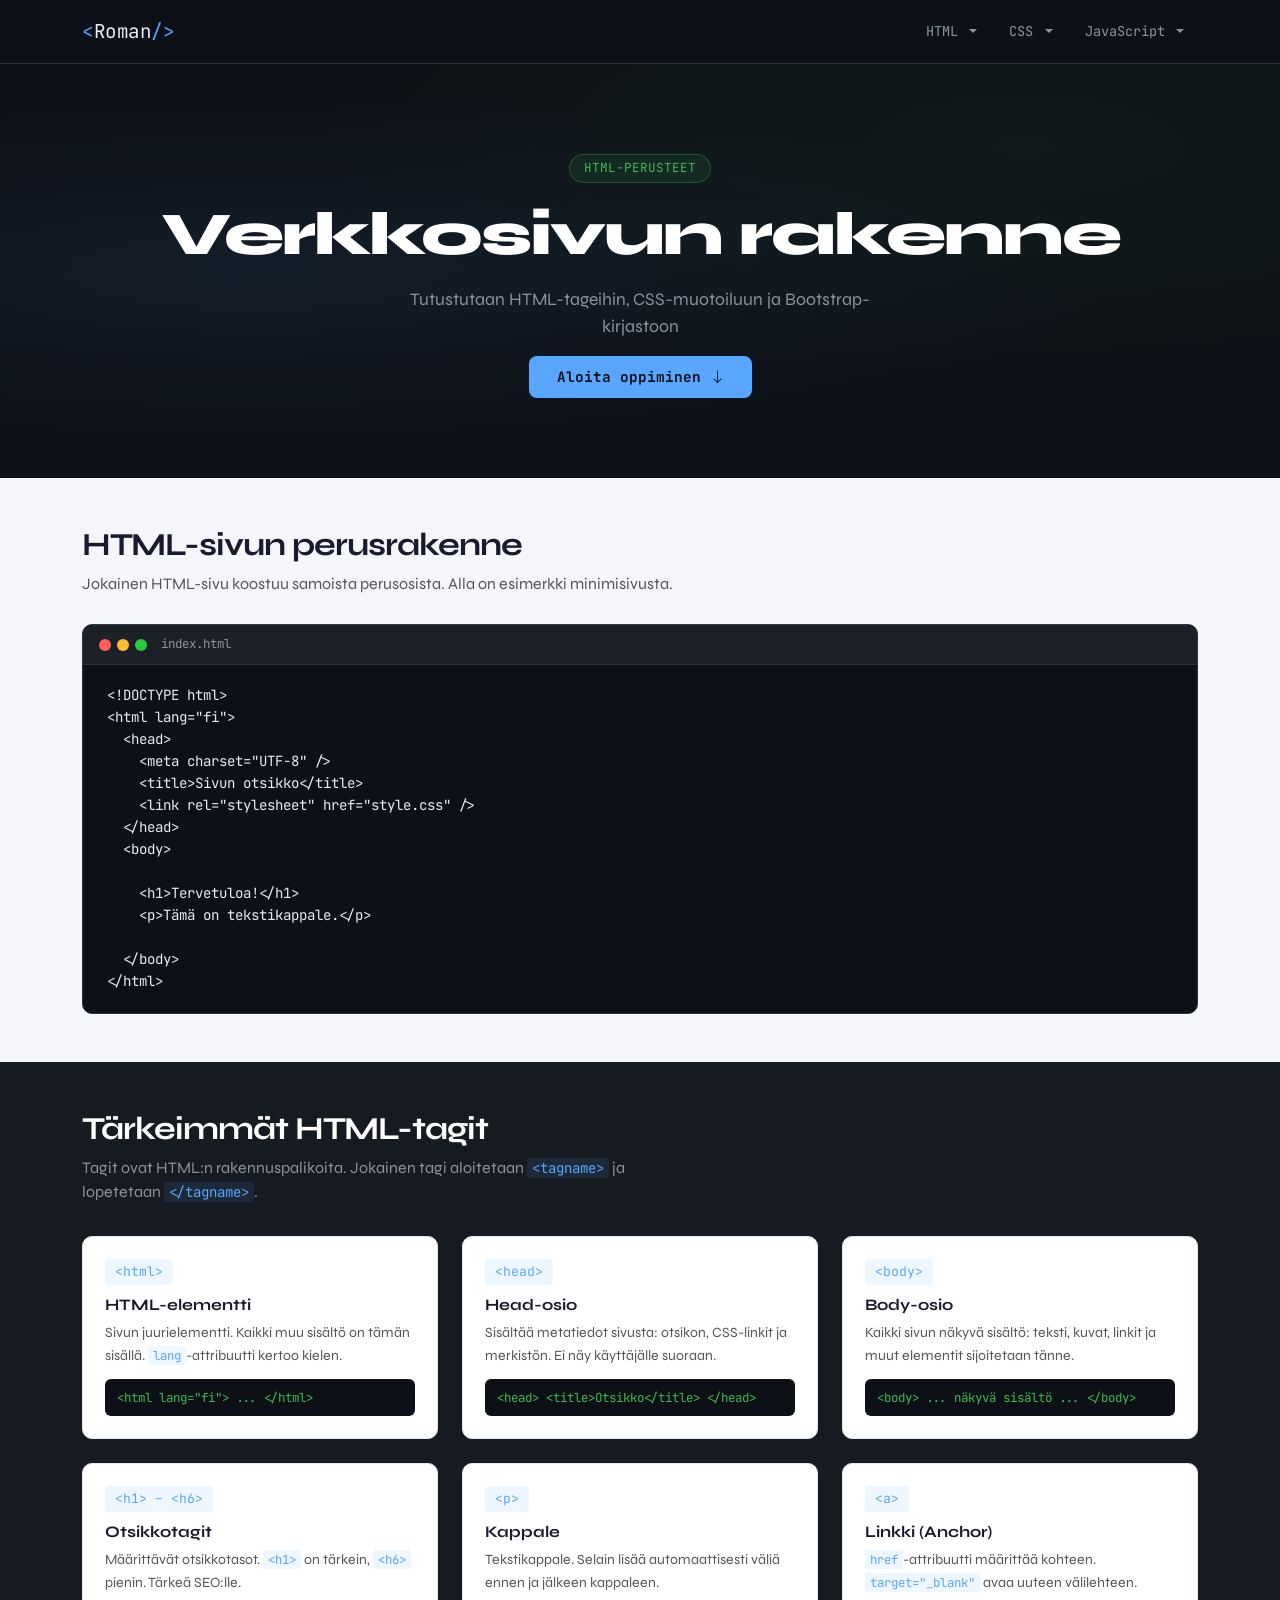
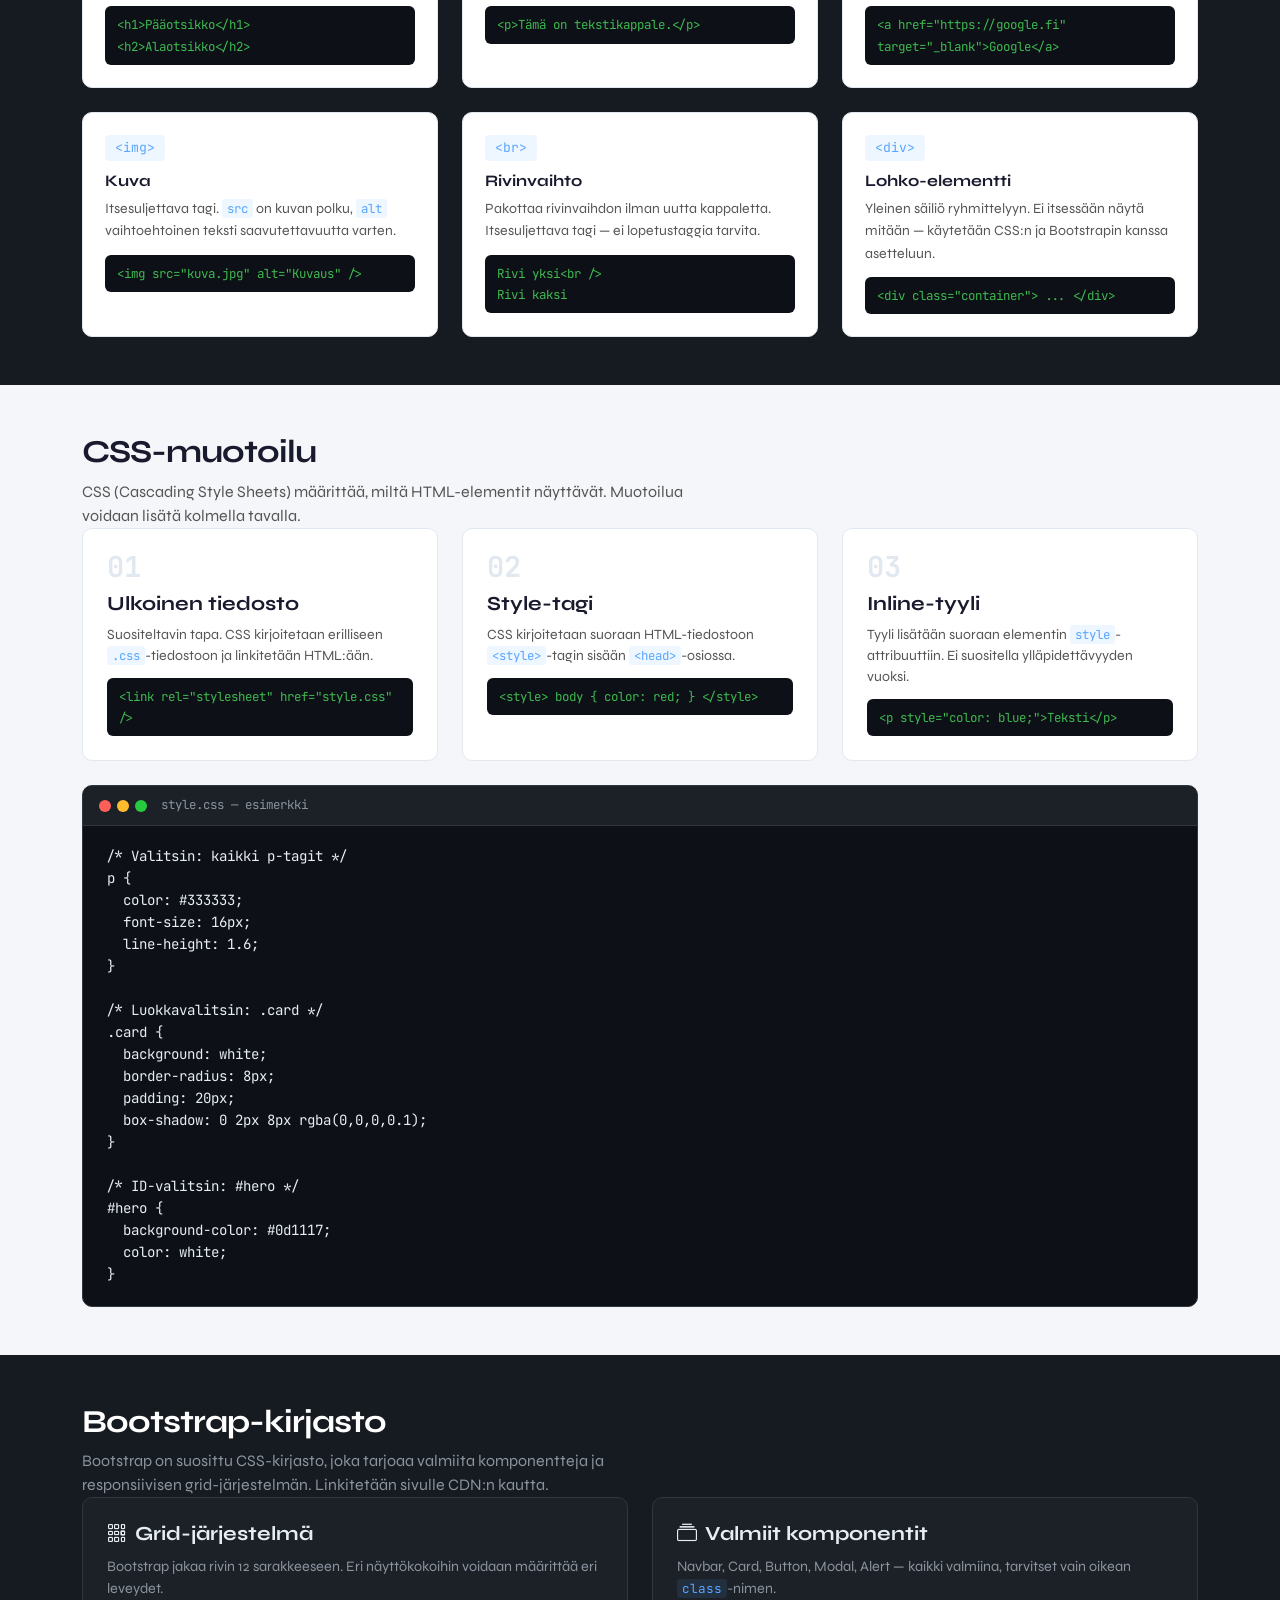
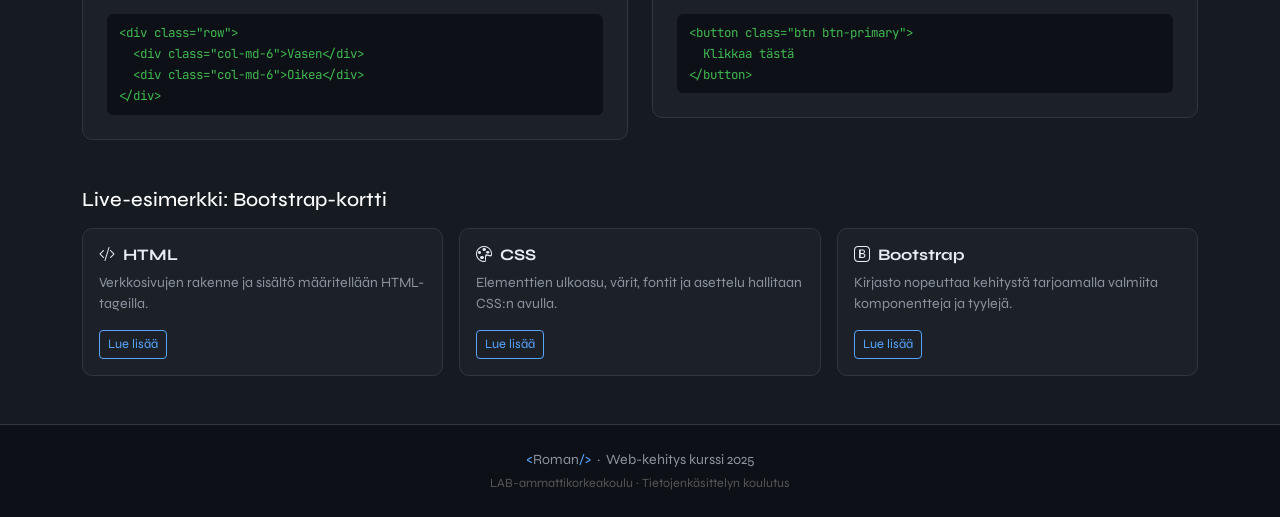
==== commit 929d9862: "upd4" ====
--- a/index.html
+++ b/index.html
@@ -25,30 +25,87 @@
             </button>
             <div class="collapse navbar-collapse" id="navMenu">
                 <ul class="navbar-nav ms-auto gap-1">
-                    <li class="nav-item">
-                        <a class="nav-link" href="https://your-username.github.io/task-1" target="_blank">
-                            Tehtävä 1
+                    <li class="nav-item dropdown">
+                        <a class="nav-link dropdown-toggle" href="#" role="button" data-bs-toggle="dropdown"
+                            aria-expanded="false">
+                            HTML
                         </a>
+                        <ul class="dropdown-menu dropdown-menu-end">
+                            <li>
+                                <a class="dropdown-item" href="HTML5/html/index.html" target="_blank">
+                                    Tehtävä 1 - HTML
+                                </a>
+                            </li>
+                            <li>
+                                <a class="dropdown-item" href="HTML5/lomake/index.html" target="_blank">
+                                    Tehtävä 2 - Lomaketehtävä
+                                </a>
+                            </li>
+                            <!-- <li>
+                                <hr class="dropdown-divider">
+                            </li> -->
+                        </ul>
                     </li>
-                    <li class="nav-item">
-                        <a class="nav-link" href="https://your-username.github.io/task-2" target="_blank">
-                            Tehtävä 2
+                    <li class="nav-item dropdown">
+                        <a class="nav-link dropdown-toggle" href="#" role="button" data-bs-toggle="dropdown"
+                            aria-expanded="false">
+                            CSS
                         </a>
+                        <ul class="dropdown-menu dropdown-menu-end">
+                            <li>
+                                <a class="dropdown-item" href="CSS3/css_osa_1/kurssit/index.html" target="_blank">
+                                    Tehtävä 1 - HTML
+                                </a>
+                            </li>
+                            <li>
+                                <a class="dropdown-item" href="CSS3/css_osa_1/lomake/index.html" target="_blank">
+                                    Tehtävä 2 - Lomaketehtävä
+                                </a>
+                            </li>
+                            <!-- <li>
+                                <hr class="dropdown-divider">
+                            </li> -->
+                        </ul>
                     </li>
-                    <li class="nav-item">
-                        <a class="nav-link" href="https://your-username.github.io/task-3" target="_blank">
-                            Tehtävä 3
+                    <li class="nav-item dropdown">
+                        <a class="nav-link dropdown-toggle" href="#" role="button" data-bs-toggle="dropdown"
+                            aria-expanded="false">
+                            JavaScript
                         </a>
-                    </li>
-                    <li class="nav-item">
-                        <a class="nav-link active" href="#">Tehtävä 4</a>
-                    </li>
-                    <li class="nav-item">
-                        <a class="nav-link" href="https://getbootstrap.com" target="_blank">
-                            Bootstrap <i class="bi bi-box-arrow-up-right"></i>
-                        </a>
+                        <ul class="dropdown-menu dropdown-menu-end">
+                            <li>
+                                <a class="dropdown-item" href="JavaScript/JavaScriptiin_tutustuminen/index.html"
+                                    target="_blank">
+                                    JavaScriptiin tutustuminen
+                                </a>
+                            </li>
+                            <li>
+                                <a class="dropdown-item" href="JavaScript/Osoite_kartalla/index.html" target="_blank">
+                                    Osoite kartalla
+                                </a>
+                            </li>
+                            <li>
+                                <a class="dropdown-item" href="JavaScript/Yksinkertainen_laskin/index.html" target="_blank">
+                                    Yksinkertainen laskin
+                                </a>
+                            </li>
+                            <li>
+                                <a class="dropdown-item" href="JavaScript/Vaihtuvasisältöinen_mediaelementti/index.html" target="_blank">
+                                    Vaihtuvasisältöinen mediaelementti
+                                </a>
+                            </li>
+                            <li>
+                                <a class="dropdown-item" href="JavaScript/vaihtaminen_lista/index.html" target="_blank">
+                                    Näytä lista tai ruudukko
+                                </a>
+                            </li>
+                            <!-- <li>
+                                <hr class="dropdown-divider">
+                            </li> -->
+                        </ul>
                     </li>
                 </ul>
+
             </div>
         </div>
     </nav>
@@ -353,4 +410,4 @@
     <script src="https://cdn.jsdelivr.net/npm/bootstrap@5.3.3/dist/js/bootstrap.bundle.min.js"></script>
 </body>
 
-</html>
+</html>
--- a/style.css
+++ b/style.css
@@ -116,7 +116,8 @@
 .btn-hero:hover {
     opacity: 0.85;
     transform: translateY(-2px);
-    color: var(--bg-dark);
+    background: var(--accent) !important;
+    color: var(--bg-dark) !important;
 }
 
 .section-light {
@@ -372,4 +373,4 @@
     .code-block pre {
         padding: 14px 16px;
     }
-}
+}
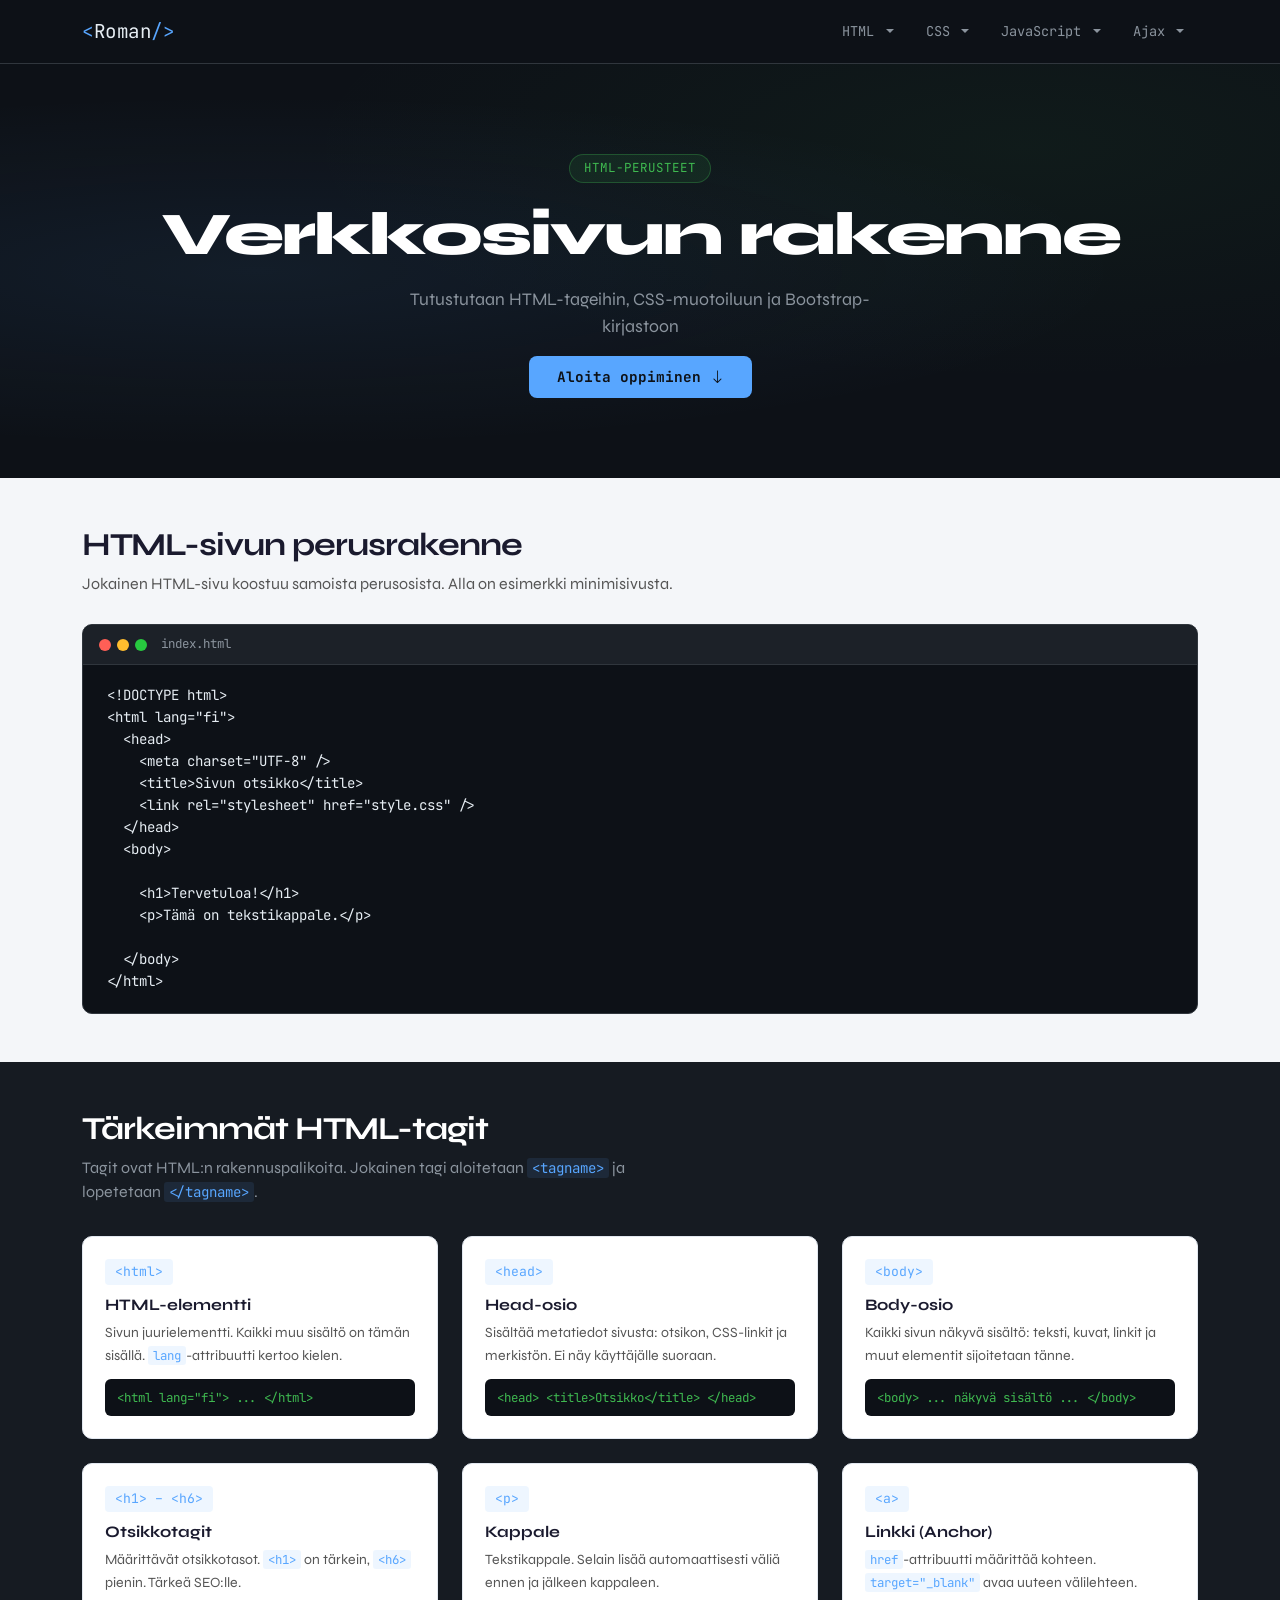
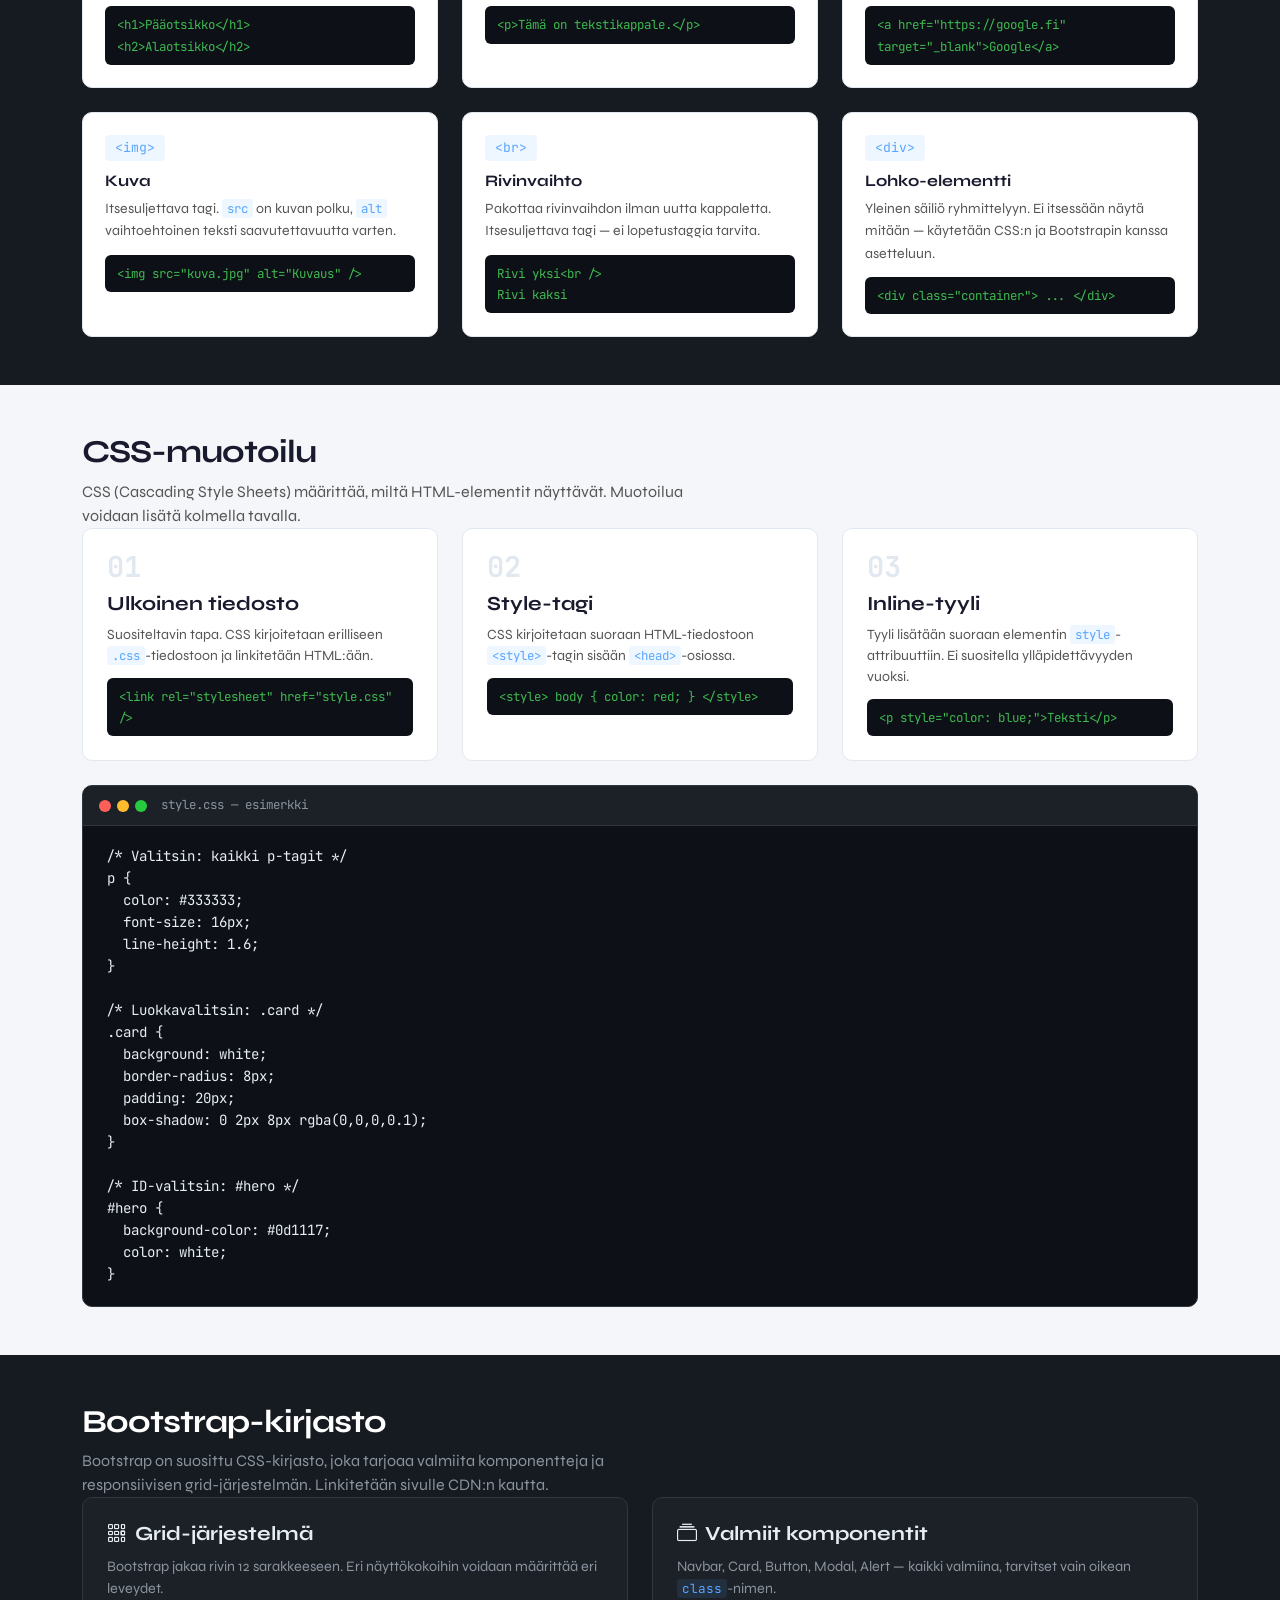
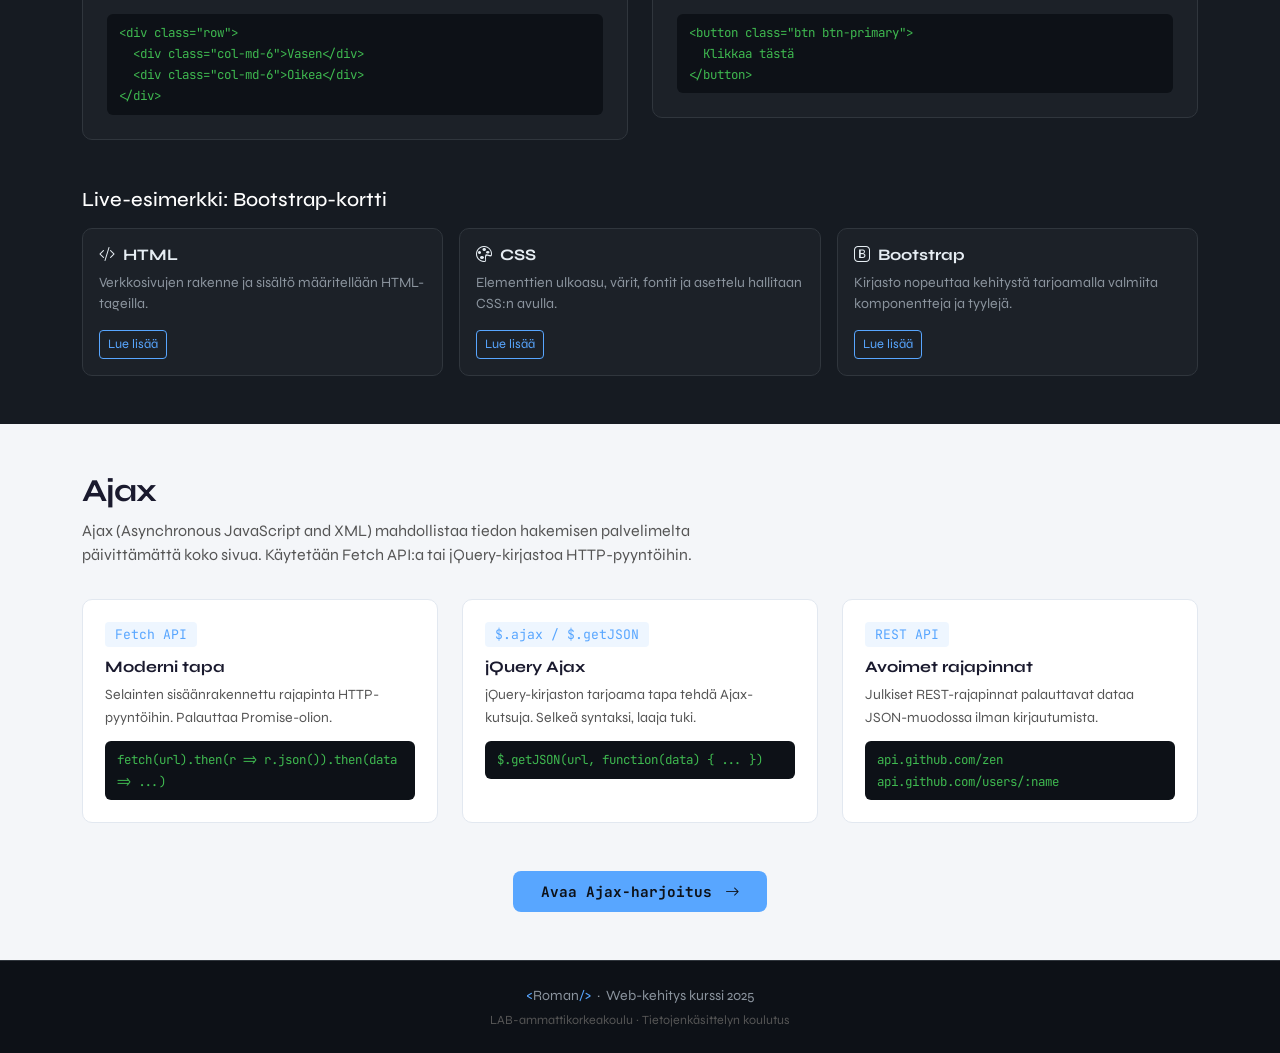
==== commit 433ec583: "upd5" ====
--- a/index.html
+++ b/index.html
@@ -74,34 +74,46 @@
                         </a>
                         <ul class="dropdown-menu dropdown-menu-end">
                             <li>
-                                <a class="dropdown-item" href="JavaScript/JavaScriptiin_tutustuminen/index.html"
+                                <a class="dropdown-item" href="JavaScript/javaScriptiin_tutustuminen/index.html"
                                     target="_blank">
-                                    JavaScriptiin tutustuminen
-                                </a>
-                            </li>
-                            <li>
-                                <a class="dropdown-item" href="JavaScript/Osoite_kartalla/index.html" target="_blank">
-                                    Osoite kartalla
-                                </a>
-                            </li>
-                            <li>
-                                <a class="dropdown-item" href="JavaScript/Yksinkertainen_laskin/index.html" target="_blank">
-                                    Yksinkertainen laskin
-                                </a>
-                            </li>
-                            <li>
-                                <a class="dropdown-item" href="JavaScript/Vaihtuvasisältöinen_mediaelementti/index.html" target="_blank">
-                                    Vaihtuvasisältöinen mediaelementti
+                                    Tehtävä 1 - JavaScriptiin tutustuminen
+                                </a>
+                            </li>
+                            <li>
+                                <a class="dropdown-item" href="JavaScript/osoite_kartalla/index.html" target="_blank">
+                                    Tehtävä 2 - Osoite kartalla
+                                </a>
+                            </li>
+                            <li>
+                                <a class="dropdown-item" href="JavaScript/yksinkertainen_laskin/index.html"
+                                    target="_blank">
+                                    Tehtävä 3 - Yksinkertainen laskin
+                                </a>
+                            </li>
+                            <li>
+                                <a class="dropdown-item" href="JavaScript/vaihtuvasisältöinen_mediaelementti/index.html"
+                                    target="_blank">
+                                    Tehtävä 4 - Vaihtuvasisältöinen mediaelementti
                                 </a>
                             </li>
                             <li>
                                 <a class="dropdown-item" href="JavaScript/vaihtaminen_lista/index.html" target="_blank">
-                                    Näytä lista tai ruudukko
-                                </a>
-                            </li>
-                            <!-- <li>
-                                <hr class="dropdown-divider">
-                            </li> -->
+                                    Tehtävä 5 - Näytä lista tai ruudukko
+                                </a>
+                            </li>
+                        </ul>
+                    </li>
+                    <li class="nav-item dropdown">
+                        <a class="nav-link dropdown-toggle" href="#" role="button" data-bs-toggle="dropdown"
+                            aria-expanded="false">
+                            Ajax
+                        </a>
+                        <ul class="dropdown-menu dropdown-menu-end">
+                            <li>
+                                <a class="dropdown-item" href="Ajax/ajax_harjoitus/index.html" target="_blank">
+                                    Tehtävä 1 - Ajax-harjoitus (GitHub API)
+                                </a>
+                            </li>
                         </ul>
                     </li>
                 </ul>
@@ -397,6 +409,47 @@
         </div>
     </section>
 
+    <section class="section-light py-5" id="ajax">
+        <div class="container">
+            <h2 class="section-title">Ajax</h2>
+            <p class="section-sub">
+                Ajax (Asynchronous JavaScript and XML) mahdollistaa tiedon hakemisen palvelimelta
+                päivittämättä koko sivua. Käytetään Fetch API:a tai jQuery-kirjastoa HTTP-pyyntöihin.
+            </p>
+            <div class="row g-4 mt-2">
+                <div class="col-md-6 col-lg-4">
+                    <div class="tag-card">
+                        <div class="tag-label">Fetch API</div>
+                        <h5 class="tag-name">Moderni tapa</h5>
+                        <p>Selainten sisäänrakennettu rajapinta HTTP-pyyntöihin. Palauttaa Promise-olion.</p>
+                        <div class="tag-example">fetch(url).then(r =&gt; r.json()).then(data =&gt; ...)</div>
+                    </div>
+                </div>
+                <div class="col-md-6 col-lg-4">
+                    <div class="tag-card">
+                        <div class="tag-label">$.ajax / $.getJSON</div>
+                        <h5 class="tag-name">jQuery Ajax</h5>
+                        <p>jQuery-kirjaston tarjoama tapa tehdä Ajax-kutsuja. Selkeä syntaksi, laaja tuki.</p>
+                        <div class="tag-example">$.getJSON(url, function(data) &#123; ... &#125;)</div>
+                    </div>
+                </div>
+                <div class="col-md-6 col-lg-4">
+                    <div class="tag-card">
+                        <div class="tag-label">REST API</div>
+                        <h5 class="tag-name">Avoimet rajapinnat</h5>
+                        <p>Julkiset REST-rajapinnat palauttavat dataa JSON-muodossa ilman kirjautumista.</p>
+                        <div class="tag-example">api.github.com/zen<br>api.github.com/users/:name</div>
+                    </div>
+                </div>
+            </div>
+            <div class="text-center mt-5">
+                <a href="Ajax/ajax_harjoitus/index.html" target="_blank" class="btn btn-hero">
+                    Avaa Ajax-harjoitus <i class="bi bi-arrow-right ms-1"></i>
+                </a>
+            </div>
+        </div>
+    </section>
+
     <footer class="site-footer py-4">
         <div class="container text-center">
             <p class="mb-1">
